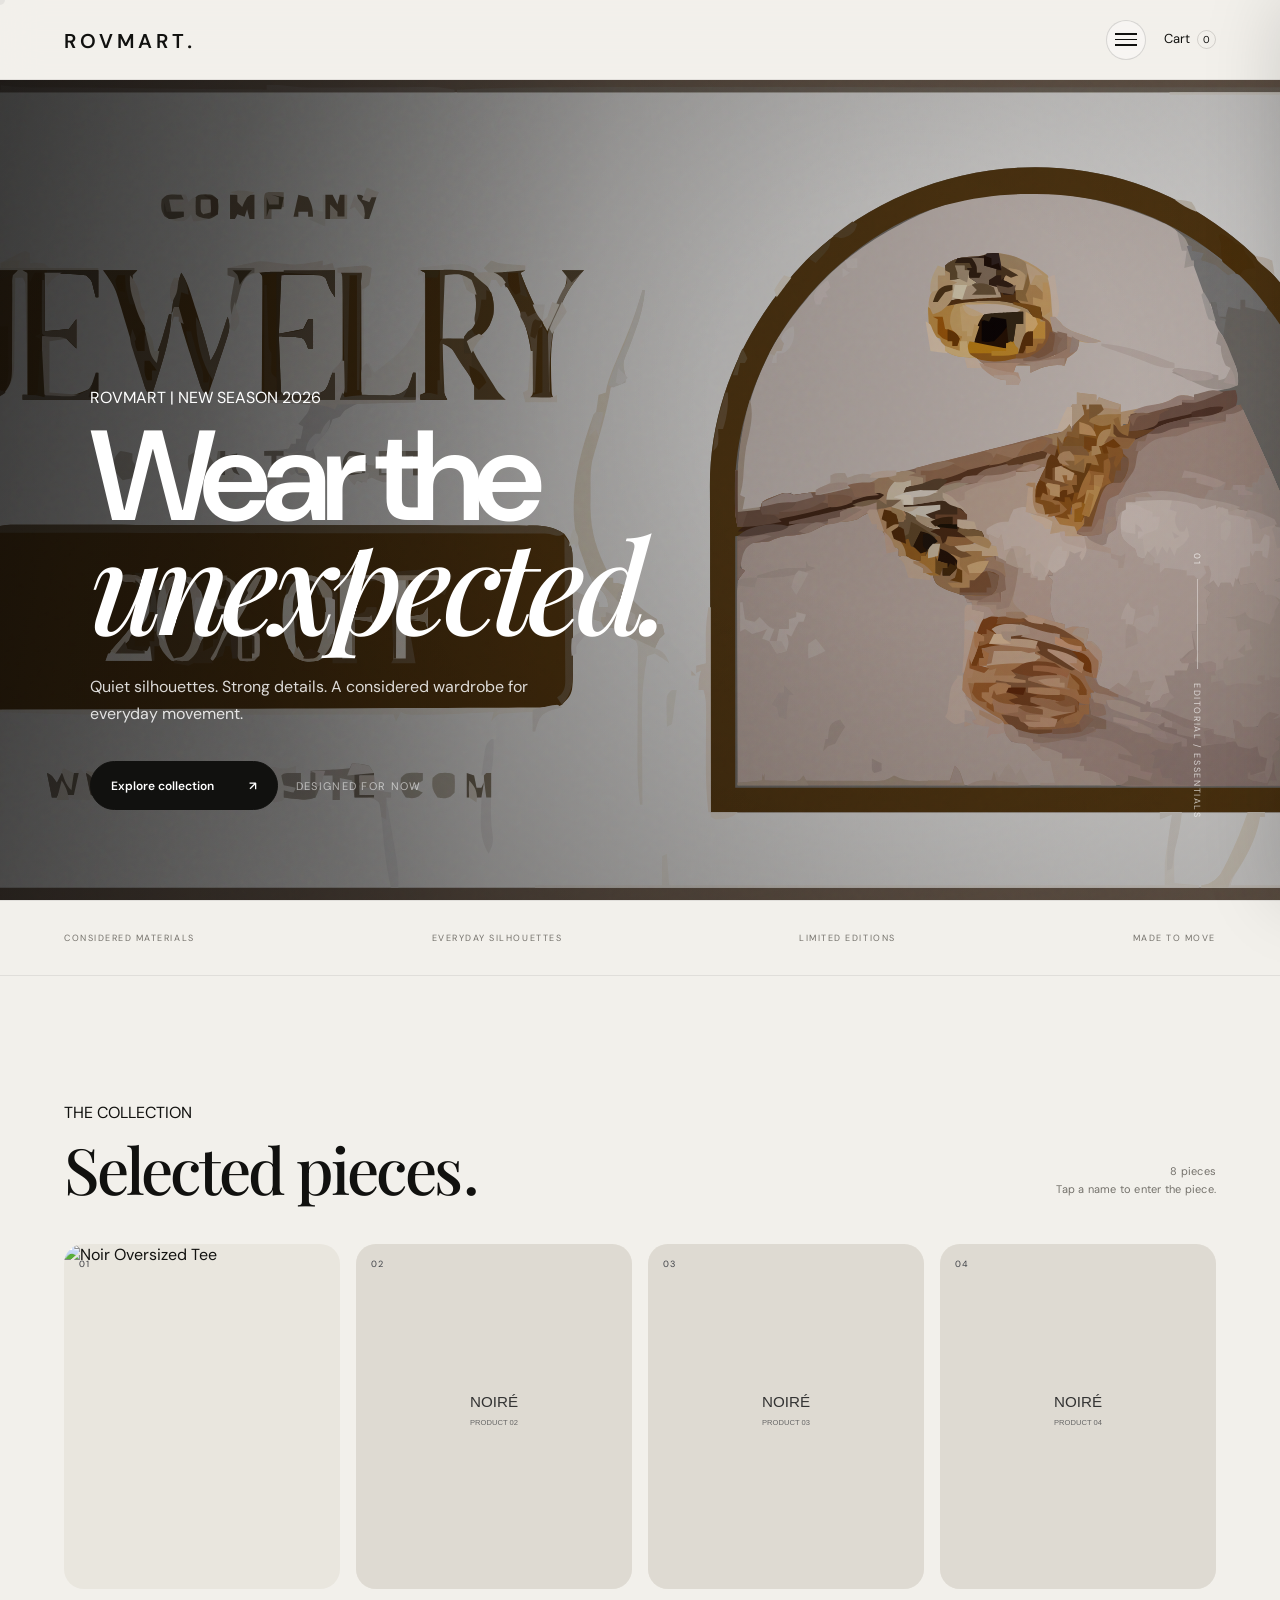
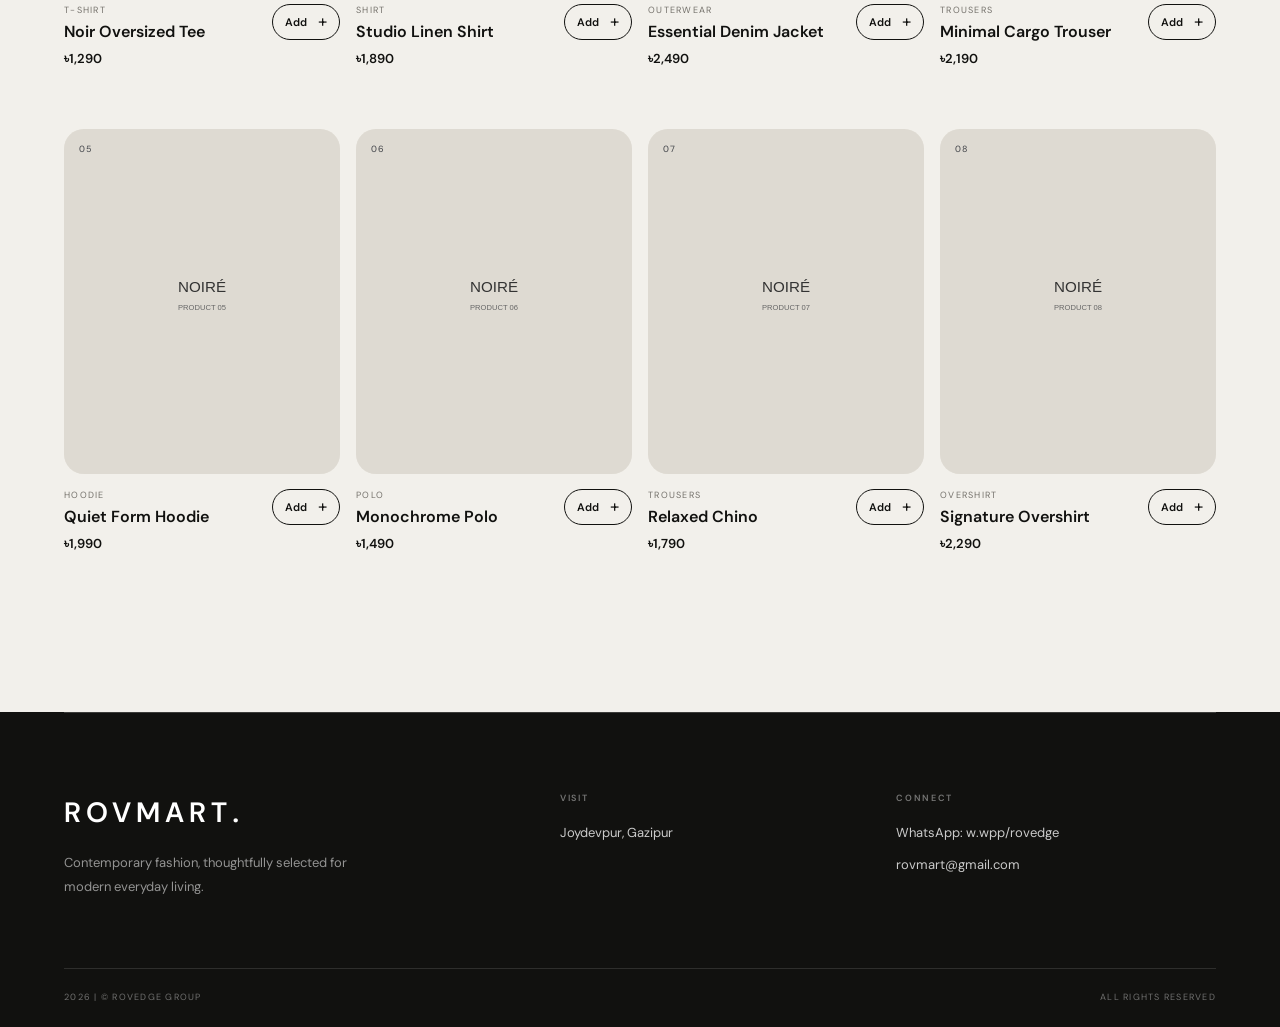
==== index.html @ 112a2e18 "Add files via upload" ====
<!DOCTYPE html>
<html lang="en">
<head>
  <meta charset="UTF-8">
  <meta name="viewport" content="width=device-width, initial-scale=1.0">
  <meta name="description" content="Minimal editorial fashion store">
  <title>ROVMART — Fashion Store</title>
  <link rel="stylesheet" href="style.css">
</head>
<body>
 <header class="site-header">

  <a class="brand" href="index.html">
    ROVMART<span>.</span>
  </a>

  <div class="header-actions">

    <!-- CATEGORY MENU -->
    <button
      class="menu-toggle"
      id="menuToggle"
      type="button"
      aria-label="Open categories"
      aria-expanded="false"
      aria-controls="categoryMenu"
    >
      <span></span>
      <span></span>
      <span></span>
    </button>

    <!-- CART -->
    <button
      class="cart-link"
      id="cartLink"
      type="button"
      aria-label="Open cart"
    >
      Cart <span id="headerCartCount">0</span>
    </button>

  </div>

</header>


<!-- CATEGORY OVERLAY -->
<div
  id="categoryOverlay"
  class="category-overlay hidden">
</div>


<!-- CATEGORY SIDE MENU -->
<aside
  id="categoryMenu"
  class="category-menu"
  aria-hidden="true"
  aria-label="Product categories"
>

  <div class="category-menu-head">

    <div>
      <p class="eyebrow">
        BROWSE / COLLECTION
      </p>

      <h2>
        Categories<span>.</span>
      </h2>
    </div>

    <button
      class="icon-button"
      id="closeMenuBtn"
      type="button"
      aria-label="Close categories"
    >
      ×
    </button>

  </div>


  <!-- JavaScript will insert categories here -->
  <div
    id="categoryList"
    class="category-list">
  </div>

</aside>


  <main>
    <section class="hero">
      <div class="hero-noise" aria-hidden="true"></div>
      <div class="hero-content reveal">
        <p class="eyebrow">ROVMART | NEW SEASON 2026</p>
        <h1>Wear the<br><em>unexpected.</em></h1>
        <p class="hero-copy">Quiet silhouettes. Strong details. A considered wardrobe for everyday movement.</p>
        <div class="hero-actions">
          <a class="button button-dark" href="#shop">Explore collection <span>↗</span></a>
          <span class="hero-note">Designed for now</span>
        </div>
      </div>
      <div class="hero-side reveal" aria-hidden="true"><span>01</span><span class="hero-line"></span><span>EDITORIAL / ESSENTIALS</span></div>
    </section>
    <section class="brand-strip"><span>CONSIDERED MATERIALS</span><span>EVERYDAY SILHOUETTES</span><span>LIMITED EDITIONS</span><span>MADE TO MOVE</span></section>

    <section class="shop-section" id="shop">
      <div class="section-head reveal">
        <div><p class="eyebrow">THE COLLECTION</p><h2>Selected pieces<span>.</span></h2></div>
        <div class="section-side-note"><p id="productCount" class="muted"></p><p class="muted">Tap a name to enter the piece.</p></div>
      </div>
      <div id="productGrid" class="product-grid" aria-live="polite"></div>
    </section>
  </main>

  <div id="floatingCart" class="floating-cart hidden">
    <div>
      <strong><span id="floatingQuantity">0</span> item(s)</strong>
      <span class="floating-total" id="floatingTotal">৳0</span>
    </div>
    <button class="button button-light" id="confirmOrderBtn" type="button">Confirm order</button>
  </div>

  <div id="cartDrawer" class="drawer-backdrop hidden" aria-hidden="true">
    <aside class="drawer" role="dialog" aria-modal="true" aria-labelledby="cartTitle">
      <div class="drawer-head">
        <h2 id="cartTitle">Your cart</h2>
        <button class="icon-button" id="closeCartBtn" type="button" aria-label="Close cart">×</button>
      </div>
      <div id="cartItems" class="cart-items"></div>
      <div class="drawer-footer">
        <div class="summary-row"><span>Total</span><strong id="drawerTotal">৳0</strong></div>
        <button class="button button-dark full" id="drawerConfirmBtn" type="button">Confirm order</button>
      </div>
    </aside>
  </div>

  <div id="orderModal" class="modal-backdrop hidden" aria-hidden="true">
    <section class="order-modal" role="dialog" aria-modal="true" aria-labelledby="orderTitle">
      <button class="modal-close icon-button" id="closeOrderBtn" type="button" aria-label="Close order form">×</button>
      <div id="orderContent">
        <p class="eyebrow">CHECKOUT</p>
        <h2 id="orderTitle">Complete your order</h2>
        <div id="orderSummary" class="order-summary"></div>

        <form id="orderForm" novalidate>
          <div class="field">
            <label for="customerName">Full name *</label>
            <input id="customerName" name="customerName" autocomplete="name" required>
            <small class="error" id="customerNameError"></small>
          </div>
          <div class="field">
            <label for="phone">Phone number *</label>
            <input id="phone" name="phone" inputmode="tel" autocomplete="tel" placeholder="01XXXXXXXXX" required>
            <small class="error" id="phoneError"></small>
          </div>
          <div class="field">
            <label for="address">Delivery address *</label>
            <textarea id="address" name="address" rows="4" autocomplete="street-address" required></textarea>
            <small class="error" id="addressError"></small>
          </div>
          <!-- CASH ON DELIVERY -->
<div class="delivery-section">

  <div class="delivery-heading">
    <span class="eyebrow">PAYMENT & DELIVERY</span>
    <h3>Cash on delivery</h3>
    <p>Select your delivery area.</p>
  </div>

  <div class="delivery-options">

    <label class="delivery-option">
      <input
        type="radio"
        name="deliveryArea"
        value="inside"
        data-charge="50"
        required>

      <span class="delivery-checkbox"></span>

      <span class="delivery-option-content">
        <strong>Inside Dhaka</strong>
        <small>Delivery charge ৳50</small>
      </span>

      <span class="delivery-charge">
        ৳50
      </span>
    </label>

    <label class="delivery-option">
      <input
        type="radio"
        name="deliveryArea"
        value="outside"
        data-charge="100">

      <span class="delivery-checkbox"></span>

      <span class="delivery-option-content">
        <strong>Outside Dhaka</strong>
        <small>Delivery charge ৳100</small>
      </span>

      <span class="delivery-charge">
        ৳100
      </span>
    </label>

  </div>
  <p class="error"
    id="deliveryAreaError">
  </p>
</div>
          <div class="field">
            <label for="note">Additional note <span>(optional)</span></label>
            <textarea id="note" name="note" rows="2"></textarea>
          </div>
          <button class="button button-dark full" id="submitOrderBtn" type="submit">Submit order</button>
          <p id="formMessage" class="form-message" role="alert"></p>
        </form>
      </div>
    </section>
  </div>

  <div id="cursorDot" class="cursor-dot" aria-hidden="true"></div>


  <footer class="site-footer"> 
    <div class="footer-main"> 
    <div class="footer-brand"> 
    <a href="index.html" class="footer-logo">ROVMART<span>.</span></a> 
    <p> Contemporary fashion, thoughtfully selected for modern everyday living. </p> 
    </div> 
    <div class="footer-column"> <span class="footer-label">VISIT</span>
       <p>Joydevpur, Gazipur</p> </div> 
       <div class="footer-column"> <span class="footer-label">CONNECT</span> 
        <a href="https://w.wpp/rovedge" target="_blank" rel="noopener noreferrer"> WhatsApp: w.wpp/rovedge </a> 
        <a href="mailto:rovmart@gmail.com"> rovmart@gmail.com </a> </div> </div> 
        <div class="footer-bottom"> <span>2026 | © Rovedge Group</span> 
          <span>ALL RIGHTS RESERVED</span> </div> 
  </footer>

  <script src="config.js"></script>
  <script src="products.js"></script>
  <script src="cart.js"></script>
  <script src="order.js"></script>
  <script src="app.js"></script>
</body>
</html>
---- style.css ----
@import url('https://fonts.googleapis.com/css2?family=DM+Sans:wght@400;500;600&family=Playfair+Display:ital,wght@0,500;0,600;1,500;1,600&display=swap');
:root{--ink:#11110f;--paper:#f2f0eb;--paper2:#e9e6de;--muted:#74716b;--line:rgba(17,17,15,.14);--soft:rgba(17,17,15,.08);--danger:#aa2b21;--max:1440px;--radius:20px;--ease:cubic-bezier(.2,.75,.25,1)}
*{box-sizing:border-box}html{scroll-behavior:smooth}body{margin:0;color:var(--ink);background:var(--paper);font-family:"DM Sans",Arial,sans-serif;overflow-x:hidden}body.no-scroll{overflow:hidden}a{color:inherit;text-decoration:none}button,input,textarea{font:inherit}button{cursor:pointer}button:disabled{cursor:not-allowed;opacity:.5}img{max-width:100%}
.site-header{position:sticky;top:0;z-index:40;height:80px;padding:0 5vw;display:flex;align-items:center;justify-content:space-between;background:rgba(242,240,235,.78);backdrop-filter:blur(18px);border-bottom:1px solid var(--soft)}.brand{font-size:20px;font-weight:600;letter-spacing:.18em;transition:opacity .2s}.brand:hover{opacity:.65}.brand span{font-family:"Playfair Display",serif}nav{display:flex;gap:30px;align-items:center}nav a,.cart-link{position:relative;border:0;padding:7px 0;background:none;color:var(--ink);font-size:13px}nav a:after,.cart-link:after{content:"";position:absolute;left:0;right:0;bottom:1px;height:1px;background:currentColor;transform:scaleX(0);transform-origin:right;transition:transform .35s var(--ease)}nav a:hover:after,.cart-link:hover:after{transform:scaleX(1);transform-origin:left}.cart-link span{display:inline-grid;place-items:center;min-width:19px;height:19px;margin-left:4px;border:1px solid var(--line);border-radius:999px;font-size:10px}
.hero{position:relative;
        min-height:calc(100vh - 80px);
        padding:10vh 7vw;display:flex;
        align-items:flex-end;color:#fff;
        overflow:hidden;isolation:isolate;
        background:linear-gradient(100deg,rgba(8,8,8,.72),rgba(8,8,8,.36) 44%,rgba(8,8,8,.12)),
        url("assets/products/banner.svg") center/cover no-repeat}
        .hero:after{content:"";position:absolute;inset:0;background:radial-gradient(circle at 72% 40%,transparent 0 20%,rgba(0,0,0,.24) 70%);z-index:-1}
        .hero-noise{position:absolute;inset:0;pointer-events:none;opacity:.1;background-image:url("data:image/svg+xml,%3Csvg xmlns='http://www.w3.org/2000/svg' viewBox='0 0 160 160'%3E%3Cfilter id='n'%3E%3CfeTurbulence type='fractalNoise' baseFrequency='.8' numOctaves='3'/%3E%3C/filter%3E%3Crect width='100%25' height='100%25' filter='url(%23n)' opacity='.5'/%3E%3C/svg%3E");mix-blend-mode:overlay;z-index:-1}.hero-content{max-width:800px}.hero h1{margin:17px 0 28px;font-size:clamp(60px,10vw,150px);line-height:.82;letter-spacing:-.065em;font-weight:600}.hero h1 em{font-family:"Playfair Display",serif;font-weight:500}.hero-copy{max-width:470px;line-height:1.7;margin:0 0 34px;color:rgba(255,255,255,.84)}.hero-actions{display:flex;align-items:center;gap:18px}.hero-note{font-size:11px;letter-spacing:.12em;text-transform:uppercase;color:rgba(255,255,255,.58)}.hero-actions .button span{margin-left:28px}.hero-side{position:absolute;right:6vw;bottom:9vh;display:flex;align-items:center;gap:14px;font-size:9px;letter-spacing:.18em;writing-mode:vertical-rl;text-transform:uppercase;color:rgba(255,255,255,.7)}.hero-line{width:1px;height:90px;background:rgba(255,255,255,.4)}
.brand-strip{min-height:76px;padding:0 5vw;display:flex;justify-content:space-between;align-items:center;gap:24px;border-bottom:1px solid var(--soft);border-top:1px solid var(--soft);color:var(--muted);font-size:9px;letter-spacing:.17em;text-transform:uppercase;overflow:hidden}.brand-strip span{white-space:nowrap}
.button{border:1px solid var(--ink);min-height:49px;padding:0 20px;display:inline-flex;align-items:center;justify-content:center;gap:7px;border-radius:999px;font-weight:600;font-size:12px;transition:transform .25s var(--ease),background .25s,color .25s,box-shadow .25s}.button:hover{transform:translateY(-3px);box-shadow:0 11px 25px rgba(0,0,0,.08)}.button:active{transform:translateY(-1px)}.button-dark{color:#fff;background:var(--ink)}.button-light{color:var(--ink);background:#fff;border-color:#fff}.button-outline{color:var(--ink);background:transparent}.button-small{min-height:36px;padding:0 12px;font-size:11px}.button-small b{font-size:17px;line-height:1;margin-left:4px;font-weight:400}.button.full{width:100%}
.shop-section{max-width:var(--max);margin:auto;padding:110px 5vw 160px}.section-head{display:flex;justify-content:space-between;align-items:end;margin-bottom:44px}.section-head h2{margin:10px 0 0;font:500 clamp(40px,5vw,74px)/.95 "Playfair Display",serif;letter-spacing:-.045em}.section-head h2 span{margin-left:3px}.section-side-note{text-align:right}.muted{color:var(--muted);font-size:11px;letter-spacing:.02em;margin:0 0 4px}.product-grid{display:grid;grid-template-columns:repeat(4,minmax(0,1fr));gap:62px 16px}.product-card{min-width:0}.product-image-wrap{position:relative;display:block;aspect-ratio:4/5;overflow:hidden;background:var(--paper2);border-radius:var(--radius);transform:translateZ(0)}.product-image-wrap img{width:100%;height:100%;display:block;object-fit:cover;transition:transform .75s var(--ease),filter .5s;will-change:transform}.product-card:hover .product-image-wrap img{filter:contrast(1.03)}.product-index,.detail-index{position:absolute;z-index:2;top:14px;left:15px;font-size:9px;letter-spacing:.14em;color:rgba(255,255,255,.84);mix-blend-mode:difference}.image-hover-label{position:absolute;z-index:2;left:16px;bottom:16px;padding:9px 12px;border:1px solid rgba(255,255,255,.55);border-radius:999px;backdrop-filter:blur(7px);color:#fff;background:rgba(0,0,0,.17);font-size:10px;letter-spacing:.06em;opacity:0;transform:translateY(8px);transition:opacity .35s var(--ease),transform .35s var(--ease)}.product-card:hover .image-hover-label{opacity:1;transform:translateY(0)}.image-hover-label b{margin-left:8px;font-weight:400}.zoom-lens{position:absolute;width:82px;height:82px;transform:translate(-50%,-50%);border:1px solid rgba(255,255,255,.7);border-radius:50%;pointer-events:none;opacity:0;transition:opacity .1s;box-shadow:0 9px 30px rgba(0,0,0,.16)}.zoom-lens.active{opacity:1}.product-card-info{display:flex;justify-content:space-between;align-items:flex-start;gap:12px;padding-top:15px}.product-copy{min-width:0}.product-category{display:block;margin-bottom:6px;font-size:9px;color:var(--muted);letter-spacing:.14em;text-transform:uppercase}.product-title{display:block;font-size:16px;line-height:1.2;font-weight:600;overflow-wrap:anywhere;transition:opacity .2s}.product-title:hover{opacity:.58}.product-price{display:block;margin-top:9px;font-size:13px;font-weight:600}
.floating-cart{position:fixed;z-index:60;left:50%;bottom:18px;transform:translateX(-50%);width:min(690px,calc(100% - 28px));padding:10px 12px 10px 20px;border-radius:999px;display:flex;justify-content:space-between;align-items:center;gap:15px;color:#fff;background:rgba(17,17,15,.94);backdrop-filter:blur(20px);box-shadow:0 18px 55px rgba(0,0,0,.23);animation:cartRise .45s var(--ease)}@keyframes cartRise{from{opacity:0;transform:translate(-50%,18px)}to{opacity:1;transform:translate(-50%,0)}}.floating-cart>div{display:flex;align-items:baseline;gap:10px}.floating-total{color:#ccc;font-size:12px}
.drawer-backdrop,.modal-backdrop{position:fixed;inset:0;z-index:70;background:rgba(0,0,0,.47);backdrop-filter:blur(6px);display:flex;justify-content:flex-end}.drawer{width:min(500px,100%);height:100%;padding:28px;background:var(--paper);display:flex;flex-direction:column;animation:slideIn .35s var(--ease)}@keyframes slideIn{from{transform:translateX(100%)}to{transform:translateX(0)}}.drawer-head{display:flex;justify-content:space-between;align-items:center;padding-bottom:18px;border-bottom:1px solid var(--line)}.drawer-head h2,.order-modal h2{font:500 36px/1 "Playfair Display",serif;margin:0;letter-spacing:-.03em}.icon-button{width:40px;height:40px;border:0;background:transparent;font-size:28px;line-height:1;transition:transform .2s}.icon-button:hover{transform:rotate(5deg) scale(1.06)}.cart-items{overflow:auto;flex:1;padding:7px 0}.cart-item{display:flex;gap:14px;padding:16px 0;border-bottom:1px solid var(--line)}.cart-item img{width:82px;height:102px;object-fit:cover;border-radius:12px;background:var(--paper2)}.cart-item-info{flex:1}.cart-item-info>a{display:block;font-weight:600;margin-bottom:4px}.cart-item-info>span{color:var(--muted);font-size:12px}.quantity-controls{display:flex;align-items:center;gap:9px;margin-top:12px}.quantity-controls button:not(.remove-button){width:28px;height:28px;border:1px solid var(--line);border-radius:50%;background:#fff;transition:transform .2s}.quantity-controls button:hover{transform:scale(1.05)}.remove-button{border:0;background:transparent;color:var(--muted);font-size:10px;margin-left:auto}.drawer-footer{border-top:1px solid var(--line);padding-top:15px}.summary-row{display:flex;justify-content:space-between;align-items:center;padding:13px 0}.summary-row strong{font-size:18px}
.modal-backdrop{align-items:center;justify-content:center;padding:18px}.order-modal{position:relative;width:min(780px,100%);max-height:min(900px,94vh);overflow:auto;background:var(--paper);border-radius:26px;padding:45px;box-shadow:0 35px 90px rgba(0,0,0,.2);animation:modalRise .3s var(--ease)}@keyframes modalRise{from{opacity:0;transform:translateY(18px) scale(.985)}to{opacity:1;transform:none}}.modal-close{position:absolute;right:15px;top:15px}.order-modal h2{margin:9px 0 28px}.order-summary{border-top:1px solid var(--line);border-bottom:1px solid var(--line);margin-bottom:25px}.summary-product{display:grid;grid-template-columns:52px 1fr auto;gap:12px;align-items:center;padding:12px 0;border-bottom:1px solid var(--line)}.summary-product img{width:52px;height:62px;object-fit:cover;border-radius:9px;background:var(--paper2)}.summary-product span{display:block;color:var(--muted);font-size:11px;margin-top:3px}.total-row{border-top:0}.field{margin:17px 0}.field label{display:block;font-size:12px;font-weight:600;margin-bottom:7px}.field label span{color:var(--muted);font-weight:400}.field input,.field textarea{width:100%;border:1px solid var(--line);background:#fff;border-radius:12px;padding:13px 14px;outline:none;transition:border .2s,box-shadow .2s}.field input:focus,.field textarea:focus{border-color:var(--ink);box-shadow:0 0 0 4px rgba(17,17,15,.05)}.field .invalid{border-color:var(--danger)}.error{color:var(--danger);display:block;min-height:15px;margin-top:5px;font-size:10px}.form-message{min-height:18px;text-align:center;font-size:12px}.error-message{color:var(--danger)}
.detail-page{max-width:var(--max);margin:auto;padding:42px 5vw 160px}.back-link{display:inline-flex;padding:6px 0;color:var(--muted);font-size:12px;transition:transform .25s var(--ease),color .2s}.back-link:hover{transform:translateX(-4px);color:var(--ink)}.product-detail{display:grid;grid-template-columns:minmax(0,1.12fr) minmax(320px,.88fr);gap:clamp(35px,7vw,110px);align-items:start}.detail-media-column{min-width:0}.detail-image{position:relative;aspect-ratio:4/5;background:var(--paper2);border-radius:24px;overflow:hidden}.detail-image img{width:100%;height:100%;display:block;object-fit:cover;transition:transform .16s ease-out;will-change:transform}.media-caption{margin:12px 0 0;color:var(--muted);text-align:right;font-size:9px;letter-spacing:.12em;text-transform:uppercase}.detail-copy{padding-top:5vw}.detail-copy h1{margin:10px 0 18px;font:500 clamp(47px,5.7vw,84px)/.92 "Playfair Display",serif;letter-spacing:-.05em}.detail-copy h1 span{margin-left:2px}.price-line{display:flex;gap:12px;align-items:center;margin-bottom:28px}.price-line strong{font-size:20px}.price-line del{color:var(--muted);font-size:13px}.detail-description{line-height:1.75;color:#484640;max-width:520px;font-size:14px}.detail-list{padding:0;list-style:none;margin:30px 0;border-top:1px solid var(--line)}.detail-list li{padding:11px 0;border-bottom:1px solid var(--line);font-size:12px}.detail-list li:before{content:"— "}.purchase-row{display:flex;gap:10px;align-items:center}.quantity-selector{display:flex;align-items:center;border:1px solid var(--line);border-radius:999px;height:49px;padding:0 8px;background:rgba(255,255,255,.45)}.quantity-selector span{font-size:11px;margin:0 8px;color:var(--muted)}.quantity-selector button{border:0;background:none;width:28px;height:30px}.quantity-selector input{width:30px;border:0;text-align:center;background:transparent;outline:0}.availability{font-size:10px;color:var(--muted);margin-top:13px;letter-spacing:.12em;text-transform:uppercase}.not-found{padding:15vh 0;text-align:center}.not-found h1{font:500 56px "Playfair Display",serif}
.success-screen{text-align:center;padding:40px 10px 15px}.success-mark{width:70px;height:70px;display:grid;place-items:center;margin:0 auto 20px;border:1px solid var(--ink);border-radius:50%;font-size:30px}.success-screen h2{margin:8px 0 10px}.success-screen>p:not(.eyebrow){color:var(--muted)}.order-id-box{margin:28px auto;padding:17px;max-width:360px;border:1px solid var(--line);border-radius:12px;background:rgba(255,255,255,.35)}.order-id-box span{display:block;color:var(--muted);font-size:9px;text-transform:uppercase;letter-spacing:.14em}.order-id-box strong{display:block;margin-top:6px;font-size:17px;letter-spacing:.05em}
.reveal{opacity:0;transform:translateY(20px);transition:opacity .8s var(--ease),transform .8s var(--ease);transition-delay:var(--delay,0ms)}.reveal.is-visible{opacity:1;transform:none}.cursor-dot{position:fixed;top:0;left:0;z-index:200;width:10px;height:10px;margin:-5px 0 0 -5px;border-radius:50%;pointer-events:none;background:var(--ink);mix-blend-mode:difference;opacity:.75;transition:width .25s var(--ease),height .25s var(--ease),margin .25s var(--ease),opacity .25s}.cursor-dot.cursor-active{width:34px;height:34px;margin:-17px 0 0 -17px;opacity:.55}.empty-state{text-align:center;color:var(--muted);padding:60px 10px}.toast{position:fixed;z-index:100;left:50%;bottom:88px;transform:translate(-50%,15px);opacity:0;background:var(--ink);color:#fff;padding:12px 18px;border-radius:999px;font-size:12px;box-shadow:0 10px 35px rgba(0,0,0,.18);transition:.25s var(--ease)}.toast.show{transform:translate(-50%,0);opacity:1}.hidden{display:none!important}
@media(max-width:1050px){.product-grid{grid-template-columns:repeat(3,minmax(0,1fr))}}
@media(max-width:760px){.site-header{height:68px;padding:0 20px}.hero{min-height:calc(88vh - 68px);padding:70px 24px 56px}.hero h1{font-size:clamp(58px,16vw,92px)}.hero-side{display:none}.hero-actions{align-items:flex-start;flex-direction:column;gap:14px}.hero-note{margin-left:2px}.brand-strip{overflow:auto;justify-content:flex-start;padding:0 20px;gap:38px}.shop-section{padding:74px 20px 120px}.section-head{align-items:flex-start;gap:24px}.section-side-note{text-align:left;padding-top:4px}.product-grid{grid-template-columns:repeat(2,minmax(0,1fr));gap:37px 10px}.product-image-wrap{border-radius:15px}.product-card-info{display:block}.product-card-info .button{margin-top:12px;width:100%}.image-hover-label{display:none}.floating-cart{padding-left:15px}.floating-cart .button{min-height:42px;padding:0 16px}.order-modal{padding:34px 20px 25px}.product-detail{grid-template-columns:1fr;gap:25px}.detail-copy{padding-top:0}.detail-copy h1{font-size:52px}.purchase-row{flex-direction:column;align-items:stretch}.quantity-selector{justify-content:center}.detail-image{border-radius:17px}}
@media(max-width:430px){.product-title{font-size:14px}.hero h1{font-size:59px}.floating-cart>div{flex-direction:column;gap:1px}}
@media(pointer:coarse){.cursor-dot{display:none}}
@media(prefers-reduced-motion:reduce){*,*:before,*:after{scroll-behavior:auto!important;animation-duration:.01ms!important;animation-iteration-count:1!important;transition-duration:.01ms!important}}


/* =========================================
   CATEGORY MENU
========================================= */

.header-actions {
  display: flex;
  align-items: center;
  gap: 18px;
}


/* -------------------------
   THREE LINE BUTTON
------------------------- */

.menu-toggle {
  width: 40px;
  height: 40px;

  padding: 9px 8px;

  border: 1px solid var(--line);
  border-radius: 50%;

  background: rgba(255,255,255,.35);

  display: flex;
  flex-direction: column;
  justify-content: center;

  gap: 4px;

  cursor: pointer;

  transition:
    background .25s ease,
    transform .25s ease,
    border-color .25s ease;
}

.menu-toggle span {
  display: block;

  width: 100%;
  height: 1.5px;

  background: var(--ink);

  transform-origin: center;

  transition:
    transform .3s ease,
    opacity .2s ease,
    background .2s ease;
}

.menu-toggle:hover {
  transform: translateY(-2px);
}


/* -------------------------
   ANIMATED X
------------------------- */

.menu-toggle.active {
  background: var(--ink);
  border-color: var(--ink);
}

.menu-toggle.active span {
  background: white;
}

.menu-toggle.active span:nth-child(1) {
  transform: translateY(5.5px) rotate(45deg);
}

.menu-toggle.active span:nth-child(2) {
  opacity: 0;
}

.menu-toggle.active span:nth-child(3) {
  transform: translateY(-5.5px) rotate(-45deg);
}


/* -------------------------
   DARK OVERLAY
------------------------- */

.category-overlay {
  position: fixed;

  inset: 0;

  z-index: 90;

  background: rgba(0,0,0,.42);

  backdrop-filter: blur(5px);
}


/* -------------------------
   SIDE MENU
------------------------- */

.category-menu {
  position: fixed;

  top: 0;
  right: 0;

  z-index: 100;

  width: min(430px, 92vw);

  height: 100vh;
  height: 100dvh;

  padding: 30px;

  background: var(--paper);

  border-left: 1px solid var(--line);

  box-shadow:
    -25px 0 70px rgba(0,0,0,.15);

  overflow-y: auto;

  transform: translateX(105%);

  transition:
    transform .42s cubic-bezier(.2,.75,.25,1);
}

.category-menu.open {
  transform: translateX(0);
}


/* -------------------------
   MENU HEADER
------------------------- */

.category-menu-head {
  display: flex;

  justify-content: space-between;
  align-items: flex-start;

  gap: 20px;

  padding-bottom: 25px;

  border-bottom: 1px solid var(--line);
}

.category-menu-head h2 {
  margin: 8px 0 0;

  font-family: "Playfair Display", serif;

  font-size: 45px;

  font-weight: 500;

  line-height: .95;

  letter-spacing: -.04em;
}


/* -------------------------
   CATEGORY LIST
------------------------- */

.category-list {
  padding: 10px 0 30px;
}

.category-item {
  width: 100%;

  min-height: 60px;

  display: grid;

  grid-template-columns:
    35px
    1fr
    25px;

  align-items: center;

  gap: 12px;

  padding: 17px 4px;

  border: 0;

  border-bottom: 1px solid var(--soft-line);

  background: transparent;

  color: var(--ink);

  text-align: left;

  font-family: inherit;

  font-size: 14px;

  cursor: pointer;

  transition:
    padding .28s ease,
    background .2s ease;
}

.category-item:hover,
.category-item.active {
  padding-left: 12px;

  background: rgba(255,255,255,.45);
}

.category-number {
  color: var(--muted);

  font-size: 9px;

  letter-spacing: .12em;
}

.category-arrow {
  justify-self: end;

  opacity: .45;

  transition:
    transform .25s ease,
    opacity .2s ease;
}

.category-item:hover .category-arrow,
.category-item.active .category-arrow {
  transform: translate(3px,-3px);

  opacity: 1;
}

.category-item.active
.category-item-name {
  font-weight: 600;
}


/* -------------------------
   NO PRODUCTS
------------------------- */

.empty-category {
  grid-column: 1 / -1;

  padding: 80px 20px;

  text-align: center;
}

.empty-category h3 {
  margin-top: 10px;

  font-family: "Playfair Display", serif;

  font-size: 32px;

  font-weight: 500;
}


/* -------------------------
   MOBILE
------------------------- */

@media (max-width: 760px) {

  .header-actions {
    gap: 11px;
  }

  .menu-toggle {
    width: 38px;
    height: 38px;
  }

  .category-menu {
    width: 100%;

    max-width: none;

    padding:
      24px
      20px;
  }

  .category-menu-head h2 {
    font-size: 40px;
  }

  .category-item {
    min-height: 62px;

    padding:
      18px
      4px;

    font-size: 15px;
  }

}

/* =========================================
   DELIVERY / CASH ON DELIVERY
========================================= */

.delivery-section {

  margin: 28px 0;

  padding-top: 24px;

  border-top: 1px solid var(--line);

}


.delivery-heading h3 {

  margin: 8px 0 5px;

  font-family:
    "Playfair Display",
    serif;

  font-size: 28px;

  font-weight: 500;

}


.delivery-heading p {

  margin: 0 0 16px;

  color: var(--muted);

  font-size: 11px;

}


.delivery-options {

  display: grid;

  gap: 10px;

}


.delivery-option {

  position: relative;

  display: grid;

  grid-template-columns:
    20px
    1fr
    auto;

  align-items: center;

  gap: 12px;

  min-height: 70px;

  padding: 13px 15px;

  border: 1px solid var(--line);

  border-radius: 14px;

  background:
    rgba(255,255,255,.35);

  cursor: pointer;

  transition:
    border-color .25s ease,
    background .25s ease,
    transform .25s ease;

}


.delivery-option:hover {

  transform: translateY(-1px);

  background:
    rgba(255,255,255,.7);

}


.delivery-option input {

  position: absolute;

  opacity: 0;

  pointer-events: none;

}


.delivery-checkbox {

  width: 18px;

  height: 18px;

  border: 1px solid var(--ink);

  border-radius: 4px;

  display: block;

  position: relative;

}


.delivery-option
input:checked
~ .delivery-checkbox {

  background: var(--ink);

}


.delivery-option
input:checked
~ .delivery-checkbox::after {

  content: "✓";

  position: absolute;

  inset: 0;

  display: grid;

  place-items: center;

  color: white;

  font-size: 11px;

}


.delivery-option
input:checked
~ .delivery-option-content {

  font-weight: 600;

}


.delivery-option:has(input:checked) {

  border-color: var(--ink);

  background:
    rgba(255,255,255,.78);

}


.delivery-option-content strong {

  display: block;

  font-size: 13px;

}


.delivery-option-content small {

  display: block;

  margin-top: 4px;

  color: var(--muted);

  font-size: 10px;

}


.delivery-charge {

  font-size: 13px;

  font-weight: 600;

}


#deliveryAreaError {

  margin-top: 7px;

}

.site-footer { position: relative; background: #11110f; color: #f3f1ec; padding: 80px 5vw 24px; overflow: hidden; } 
.site-footer::before { content: ""; position: absolute; top: 0; left: 5vw; right: 5vw; height: 1px; background: rgba(255,255,255,.18); } 
.footer-main { max-width: 1440px; margin: 0 auto; display: grid; grid-template-columns: 1.6fr 1fr 1.2fr; gap: 70px; padding-bottom: 70px; } 
.footer-brand { max-width: 360px; } .footer-logo { display: inline-block; font-size: 28px; font-weight: 600; letter-spacing: .18em; color: #fff; transition: opacity .25s ease; } 
.footer-logo span { font-family: "Playfair Display", serif; } 
.footer-logo:hover { opacity: .65; } 
.footer-brand p { margin: 20px 0 0; max-width: 300px; color: rgba(255,255,255,.55); font-size: 13px; line-height: 1.8; } 
.footer-column { display: flex; flex-direction: column; align-items: flex-start; } 
.footer-label { display: block; margin-bottom: 18px; color: rgba(255,255,255,.42); font-size: 9px; font-weight: 600; letter-spacing: .18em; text-transform: uppercase; } 
.footer-column p, .footer-column a { margin: 0 0 10px; color: rgba(255,255,255,.78); font-size: 13px; line-height: 1.7; } 
.footer-column a { position: relative; transition: color .25s ease; } 
.footer-column a::after { content: ""; position: absolute; left: 0; right: 0; bottom: 2px; height: 1px; background: currentColor; transform: scaleX(0); transform-origin: right; transition: transform .35s cubic-bezier(.2,.75,.25,1); } 
.footer-column a:hover { color: #fff; } 
.footer-column a:hover::after { transform: scaleX(1); transform-origin: left; } 
.footer-bottom { max-width: 1440px; margin: 0 auto; padding-top: 22px; border-top: 1px solid rgba(255,255,255,.12); display: flex; justify-content: space-between; align-items: center; gap: 20px; color: rgba(255,255,255,.4); font-size: 9px; letter-spacing: .14em; text-transform: uppercase; } /* Mobile */ @media (max-width: 760px) { 
    .site-footer { padding: 65px 20px 22px; } 
    .site-footer::before { left: 20px; right: 20px; } 
    .footer-main { grid-template-columns: 1fr; gap: 42px; padding-bottom: 45px; } 
    .footer-brand { max-width: 100%; } 
    .footer-logo { font-size: 24px; } 
    .footer-brand p { max-width: 330px; } 
    .footer-bottom { align-items: flex-start; flex-direction: column; gap: 9px; } }
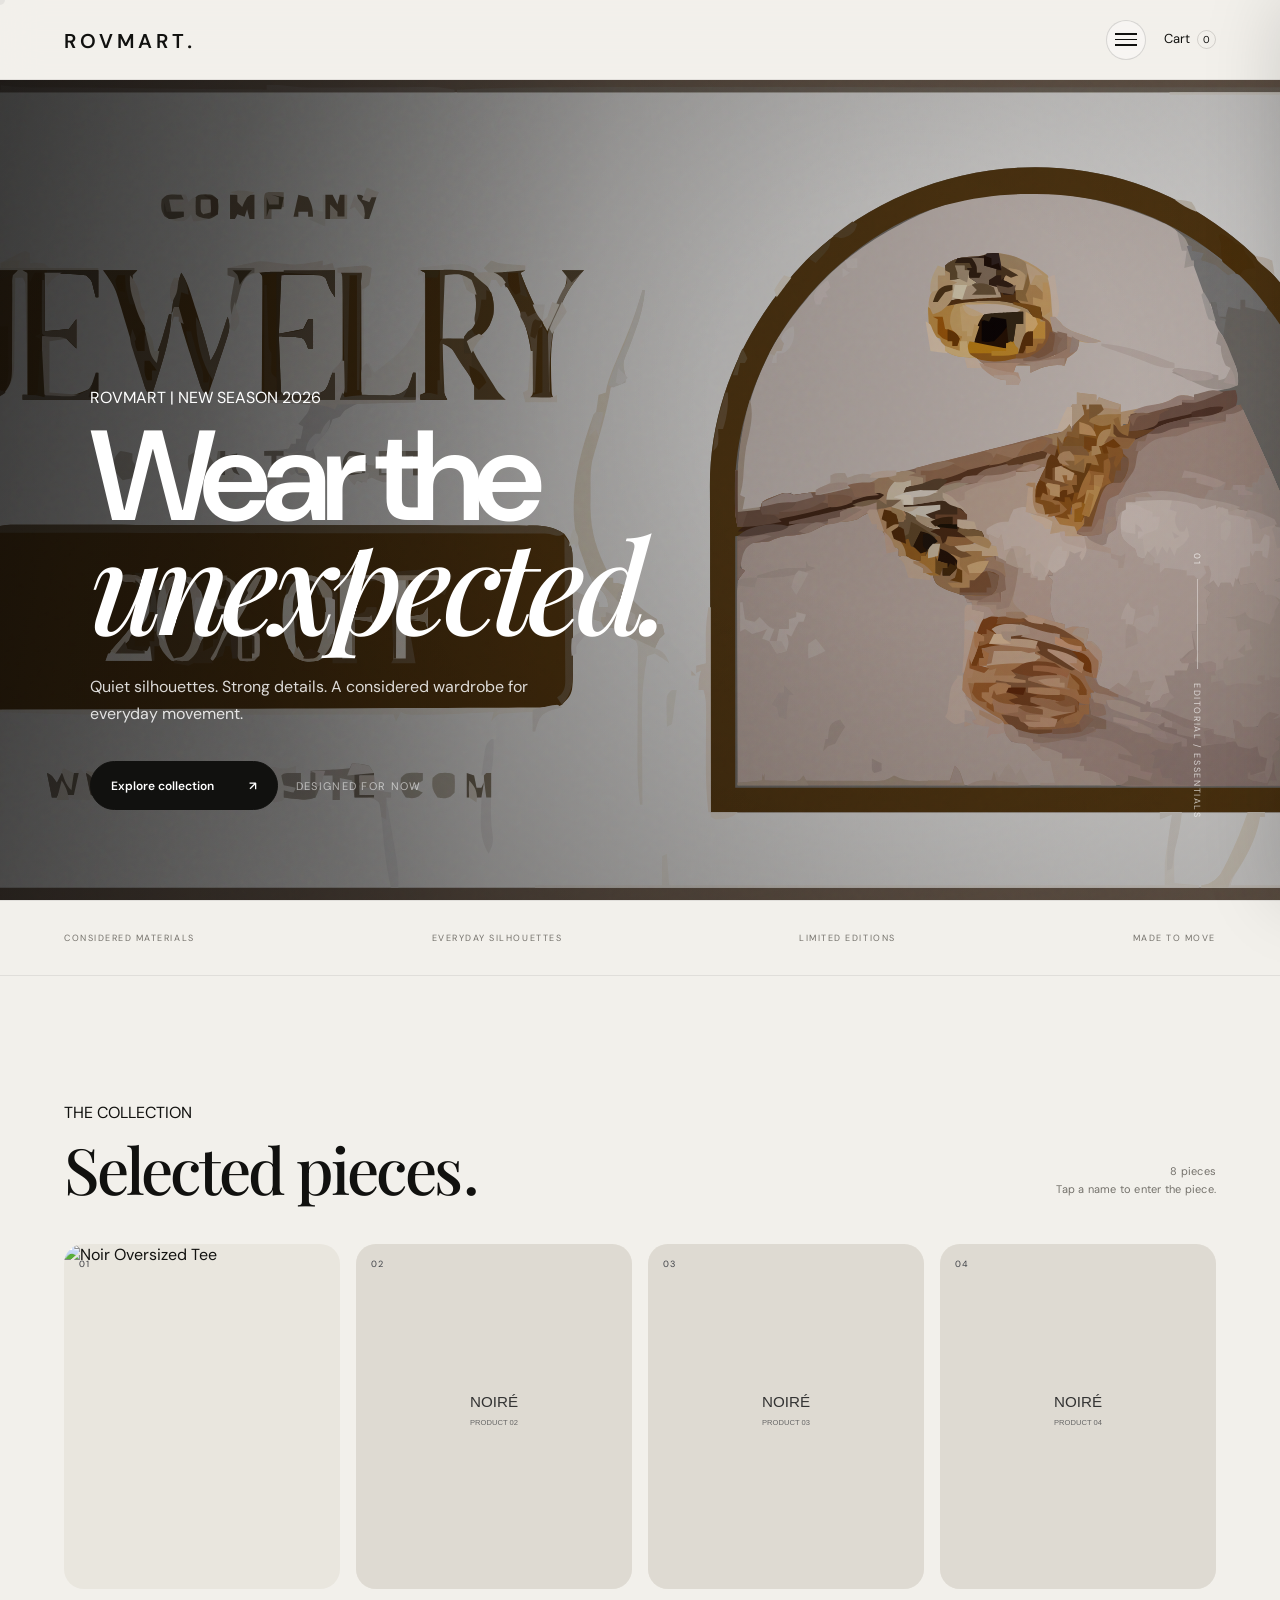
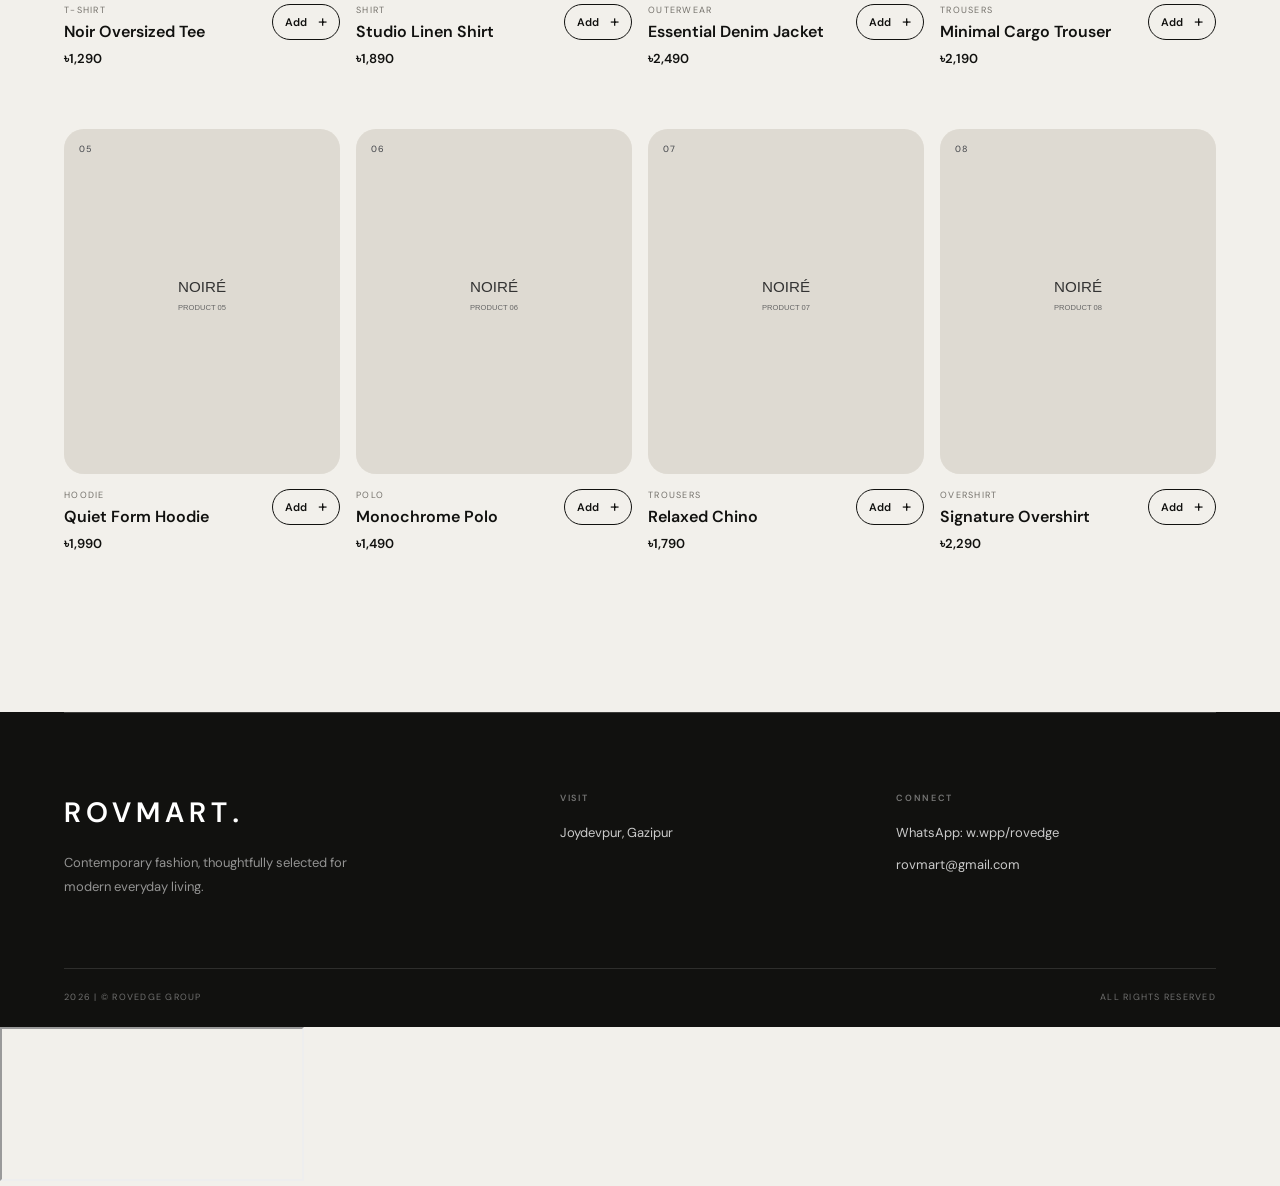
==== commit 6c157f15: "Add iframe for order submission in index.html" ====
--- a/index.html
+++ b/index.html
@@ -248,10 +248,21 @@
           <span>ALL RIGHTS RESERVED</span> </div> 
   </footer>
 
+
+  <iframe
+  name="orderSubmitFrame"
+  id="orderSubmitFrame"
+  title="Order submission"
+  class="order-submit-frame"
+  aria-hidden="true"
+></iframe>
+
   <script src="config.js"></script>
   <script src="products.js"></script>
   <script src="cart.js"></script>
   <script src="order.js"></script>
   <script src="app.js"></script>
+
+  
 </body>
-</html>+</html>
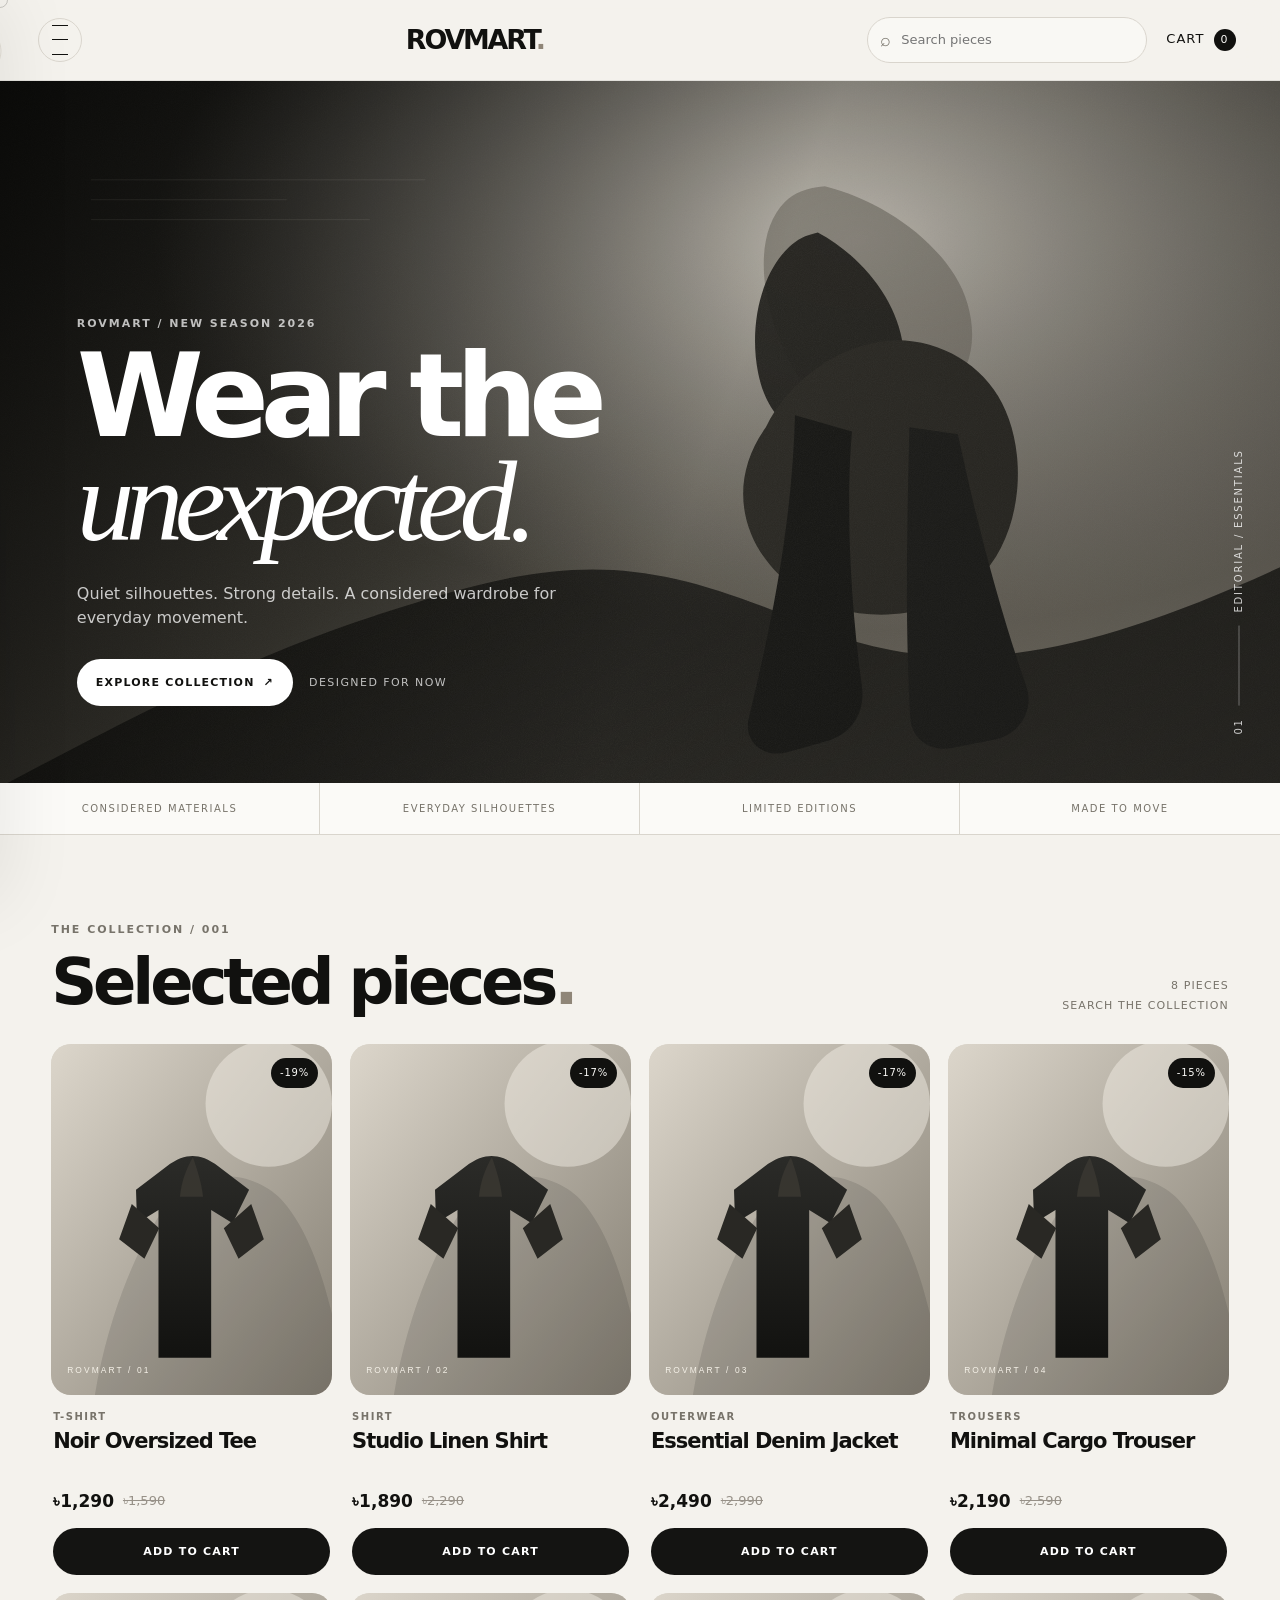
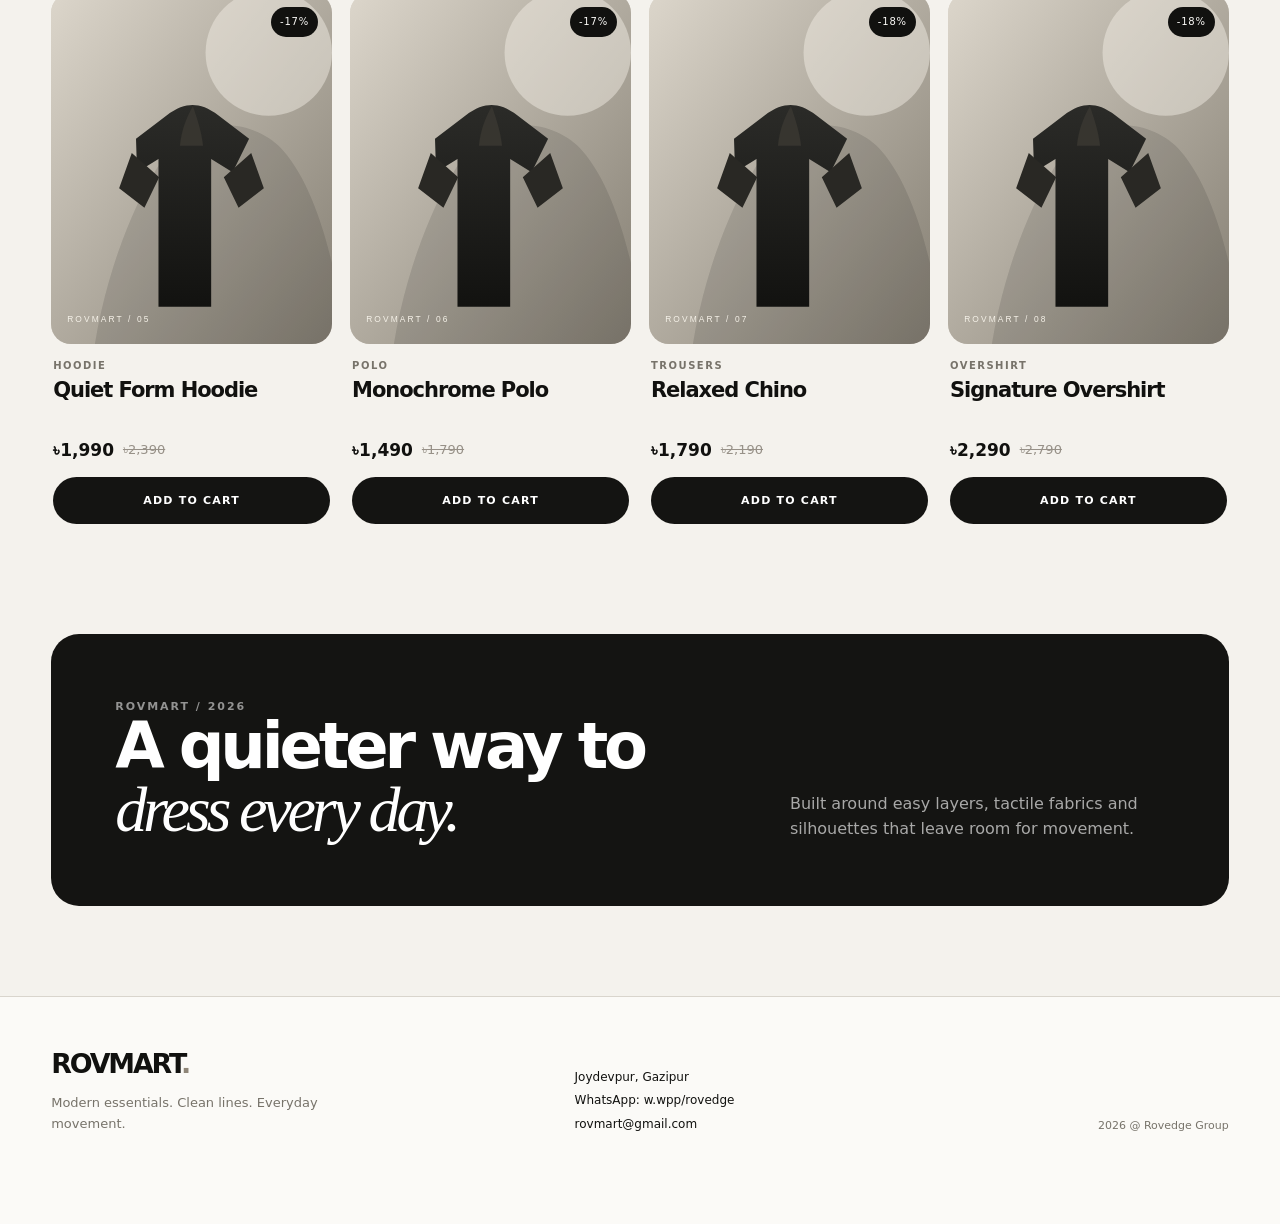
==== commit 45889fcd: "Add files via upload" ====
--- a/index.html
+++ b/index.html
@@ -3,122 +3,107 @@
 <head>
   <meta charset="UTF-8">
   <meta name="viewport" content="width=device-width, initial-scale=1.0">
-  <meta name="description" content="Minimal editorial fashion store">
+  <meta name="description" content="ROVMART — a clean editorial fashion store for everyday essentials.">
+  <meta name="theme-color" content="#101010">
+  <meta name="apple-mobile-web-app-capable" content="yes">
+  <link rel="manifest" href="manifest.webmanifest">
+  <link rel="icon" href="assets/favicon.svg" type="image/svg+xml">
+  <link rel="stylesheet" href="style.css">
   <title>ROVMART — Fashion Store</title>
-  <link rel="stylesheet" href="style.css">
 </head>
 <body>
- <header class="site-header">
+  <header class="site-header">
+    <button class="menu-toggle" id="menuToggle" type="button" aria-label="Open categories" aria-controls="categoryMenu" aria-expanded="false">
+      <span></span><span></span><span></span>
+    </button>
+    <a class="brand" href="index.html" aria-label="ROVMART home">ROVMART<span>.</span></a>
+    <div class="header-actions">
+      <label class="search-box" for="productSearch">
+        <span aria-hidden="true">⌕</span>
+        <input id="productSearch" type="search" placeholder="Search pieces" autocomplete="off">
+        <button id="clearSearchBtn" type="button" aria-label="Clear search">×</button>
+      </label>
+      <button class="cart-link" id="cartLink" type="button" aria-label="Open cart">
+        Cart <span id="headerCartCount">0</span>
+      </button>
+    </div>
+  </header>
 
-  <a class="brand" href="index.html">
-    ROVMART<span>.</span>
-  </a>
-
-  <div class="header-actions">
-
-    <!-- CATEGORY MENU -->
-    <button
-      class="menu-toggle"
-      id="menuToggle"
-      type="button"
-      aria-label="Open categories"
-      aria-expanded="false"
-      aria-controls="categoryMenu"
-    >
-      <span></span>
-      <span></span>
-      <span></span>
-    </button>
-
-    <!-- CART -->
-    <button
-      class="cart-link"
-      id="cartLink"
-      type="button"
-      aria-label="Open cart"
-    >
-      Cart <span id="headerCartCount">0</span>
-    </button>
-
-  </div>
-
-</header>
-
-
-<!-- CATEGORY OVERLAY -->
-<div
-  id="categoryOverlay"
-  class="category-overlay hidden">
-</div>
-
-
-<!-- CATEGORY SIDE MENU -->
-<aside
-  id="categoryMenu"
-  class="category-menu"
-  aria-hidden="true"
-  aria-label="Product categories"
->
-
-  <div class="category-menu-head">
-
-    <div>
-      <p class="eyebrow">
-        BROWSE / COLLECTION
-      </p>
-
-      <h2>
-        Categories<span>.</span>
-      </h2>
+  <div id="categoryOverlay" class="menu-overlay hidden" aria-hidden="true"></div>
+  <aside id="categoryMenu" class="category-menu" aria-hidden="true" aria-label="Product categories">
+    <div class="category-menu-head">
+      <div>
+        <p class="eyebrow">SHOP / FILTER</p>
+        <h2>Categories<span>.</span></h2>
+      </div>
+      <button class="icon-button" id="closeMenuBtn" type="button" aria-label="Close categories">×</button>
     </div>
-
-    <button
-      class="icon-button"
-      id="closeMenuBtn"
-      type="button"
-      aria-label="Close categories"
-    >
-      ×
-    </button>
-
-  </div>
-
-
-  <!-- JavaScript will insert categories here -->
-  <div
-    id="categoryList"
-    class="category-list">
-  </div>
-
-</aside>
-
+    <div id="categoryList" class="category-list"></div>
+    <div class="menu-footer-note">New pieces are added through <code>products.js</code>.</div>
+  </aside>
 
   <main>
     <section class="hero">
-      <div class="hero-noise" aria-hidden="true"></div>
+      <div class="hero-media" aria-hidden="true">
+        <img src="assets/banner.svg" alt="">
+      </div>
+      <div class="hero-overlay" aria-hidden="true"></div>
       <div class="hero-content reveal">
-        <p class="eyebrow">ROVMART | NEW SEASON 2026</p>
+        <p class="eyebrow">ROVMART / NEW SEASON 2026</p>
         <h1>Wear the<br><em>unexpected.</em></h1>
         <p class="hero-copy">Quiet silhouettes. Strong details. A considered wardrobe for everyday movement.</p>
         <div class="hero-actions">
-          <a class="button button-dark" href="#shop">Explore collection <span>↗</span></a>
+          <a class="button button-light" href="#shop">Explore collection <span>↗</span></a>
           <span class="hero-note">Designed for now</span>
         </div>
       </div>
-      <div class="hero-side reveal" aria-hidden="true"><span>01</span><span class="hero-line"></span><span>EDITORIAL / ESSENTIALS</span></div>
+      <div class="hero-side" aria-hidden="true"><span>01</span><span class="hero-line"></span><span>EDITORIAL / ESSENTIALS</span></div>
     </section>
-    <section class="brand-strip"><span>CONSIDERED MATERIALS</span><span>EVERYDAY SILHOUETTES</span><span>LIMITED EDITIONS</span><span>MADE TO MOVE</span></section>
+
+    <section class="brand-strip" aria-label="ROVMART values">
+      <span>CONSIDERED MATERIALS</span>
+      <span>EVERYDAY SILHOUETTES</span>
+      <span>LIMITED EDITIONS</span>
+      <span>MADE TO MOVE</span>
+    </section>
 
     <section class="shop-section" id="shop">
       <div class="section-head reveal">
-        <div><p class="eyebrow">THE COLLECTION</p><h2>Selected pieces<span>.</span></h2></div>
-        <div class="section-side-note"><p id="productCount" class="muted"></p><p class="muted">Tap a name to enter the piece.</p></div>
+        <div>
+          <p class="eyebrow">THE COLLECTION / 001</p>
+          <h2>Selected pieces<span>.</span></h2>
+        </div>
+        <div class="section-side-note">
+          <p id="productCount" class="muted">0 pieces</p>
+          <p id="searchMeta" class="muted">Search the collection</p>
+        </div>
       </div>
       <div id="productGrid" class="product-grid" aria-live="polite"></div>
     </section>
+
+    <section class="editorial-band reveal">
+      <div>
+        <p class="eyebrow">ROVMART / 2026</p>
+        <h2>A quieter way to<br><em>dress every day.</em></h2>
+      </div>
+      <p>Built around easy layers, tactile fabrics and silhouettes that leave room for movement.</p>
+    </section>
   </main>
 
-  <div id="floatingCart" class="floating-cart hidden">
+  <footer class="site-footer">
+    <div class="footer-brand">
+      <a class="brand" href="index.html">ROVMART<span>.</span></a>
+      <p>Modern essentials. Clean lines. Everyday movement.</p>
+    </div>
+    <div class="footer-contact">
+      <span>Joydevpur, Gazipur</span>
+      <a href="https://w.wpp/rovedge" target="_blank" rel="noopener noreferrer">WhatsApp: w.wpp/rovedge</a>
+      <a href="mailto:rovmart@gmail.com">rovmart@gmail.com</a>
+    </div>
+    <div class="footer-copy">2026 @ Rovedge Group</div>
+  </footer>
+
+  <div id="floatingCart" class="floating-cart hidden" role="region" aria-label="Cart summary">
     <div>
       <strong><span id="floatingQuantity">0</span> item(s)</strong>
       <span class="floating-total" id="floatingTotal">৳0</span>
@@ -129,12 +114,13 @@
   <div id="cartDrawer" class="drawer-backdrop hidden" aria-hidden="true">
     <aside class="drawer" role="dialog" aria-modal="true" aria-labelledby="cartTitle">
       <div class="drawer-head">
-        <h2 id="cartTitle">Your cart</h2>
+        <div><p class="eyebrow">CART / CURRENT</p><h2 id="cartTitle">Your cart</h2></div>
         <button class="icon-button" id="closeCartBtn" type="button" aria-label="Close cart">×</button>
       </div>
       <div id="cartItems" class="cart-items"></div>
       <div class="drawer-footer">
-        <div class="summary-row"><span>Total</span><strong id="drawerTotal">৳0</strong></div>
+        <div class="summary-row"><span>Product subtotal</span><strong id="drawerTotal">৳0</strong></div>
+        <p class="drawer-note">Delivery is calculated during checkout.</p>
         <button class="button button-dark full" id="drawerConfirmBtn" type="button">Confirm order</button>
       </div>
     </aside>
@@ -147,78 +133,36 @@
         <p class="eyebrow">CHECKOUT</p>
         <h2 id="orderTitle">Complete your order</h2>
         <div id="orderSummary" class="order-summary"></div>
-
         <form id="orderForm" novalidate>
           <div class="field">
-            <label for="customerName">Full name *</label>
+            <label for="customerName">Full name <span>*</span></label>
             <input id="customerName" name="customerName" autocomplete="name" required>
             <small class="error" id="customerNameError"></small>
           </div>
           <div class="field">
-            <label for="phone">Phone number *</label>
+            <label for="phone">Phone number <span>*</span></label>
             <input id="phone" name="phone" inputmode="tel" autocomplete="tel" placeholder="01XXXXXXXXX" required>
             <small class="error" id="phoneError"></small>
           </div>
           <div class="field">
-            <label for="address">Delivery address *</label>
+            <label>Delivery area <span>*</span></label>
+            <div class="delivery-options">
+              <label class="delivery-option">
+                <input type="radio" name="deliveryArea" value="inside">
+                <span><strong>Inside Dhaka</strong><small>Delivery ৳50</small></span>
+              </label>
+              <label class="delivery-option">
+                <input type="radio" name="deliveryArea" value="outside">
+                <span><strong>Outside Dhaka</strong><small>Delivery ৳100</small></span>
+              </label>
+            </div>
+            <small class="error" id="deliveryAreaError"></small>
+          </div>
+          <div class="field">
+            <label for="address">Delivery address <span>*</span></label>
             <textarea id="address" name="address" rows="4" autocomplete="street-address" required></textarea>
             <small class="error" id="addressError"></small>
           </div>
-          <!-- CASH ON DELIVERY -->
-<div class="delivery-section">
-
-  <div class="delivery-heading">
-    <span class="eyebrow">PAYMENT & DELIVERY</span>
-    <h3>Cash on delivery</h3>
-    <p>Select your delivery area.</p>
-  </div>
-
-  <div class="delivery-options">
-
-    <label class="delivery-option">
-      <input
-        type="radio"
-        name="deliveryArea"
-        value="inside"
-        data-charge="50"
-        required>
-
-      <span class="delivery-checkbox"></span>
-
-      <span class="delivery-option-content">
-        <strong>Inside Dhaka</strong>
-        <small>Delivery charge ৳50</small>
-      </span>
-
-      <span class="delivery-charge">
-        ৳50
-      </span>
-    </label>
-
-    <label class="delivery-option">
-      <input
-        type="radio"
-        name="deliveryArea"
-        value="outside"
-        data-charge="100">
-
-      <span class="delivery-checkbox"></span>
-
-      <span class="delivery-option-content">
-        <strong>Outside Dhaka</strong>
-        <small>Delivery charge ৳100</small>
-      </span>
-
-      <span class="delivery-charge">
-        ৳100
-      </span>
-    </label>
-
-  </div>
-  <p class="error"
-    id="deliveryAreaError">
-  </p>
-</div>
           <div class="field">
             <label for="note">Additional note <span>(optional)</span></label>
             <textarea id="note" name="note" rows="2"></textarea>
@@ -230,39 +174,13 @@
     </section>
   </div>
 
+  <iframe name="orderSubmitFrame" id="orderSubmitFrame" title="Order submission" class="order-submit-frame" aria-hidden="true"></iframe>
   <div id="cursorDot" class="cursor-dot" aria-hidden="true"></div>
-
-
-  <footer class="site-footer"> 
-    <div class="footer-main"> 
-    <div class="footer-brand"> 
-    <a href="index.html" class="footer-logo">ROVMART<span>.</span></a> 
-    <p> Contemporary fashion, thoughtfully selected for modern everyday living. </p> 
-    </div> 
-    <div class="footer-column"> <span class="footer-label">VISIT</span>
-       <p>Joydevpur, Gazipur</p> </div> 
-       <div class="footer-column"> <span class="footer-label">CONNECT</span> 
-        <a href="https://w.wpp/rovedge" target="_blank" rel="noopener noreferrer"> WhatsApp: w.wpp/rovedge </a> 
-        <a href="mailto:rovmart@gmail.com"> rovmart@gmail.com </a> </div> </div> 
-        <div class="footer-bottom"> <span>2026 | © Rovedge Group</span> 
-          <span>ALL RIGHTS RESERVED</span> </div> 
-  </footer>
-
-
-  <iframe
-  name="orderSubmitFrame"
-  id="orderSubmitFrame"
-  title="Order submission"
-  class="order-submit-frame"
-  aria-hidden="true"
-></iframe>
 
   <script src="config.js"></script>
   <script src="products.js"></script>
   <script src="cart.js"></script>
   <script src="order.js"></script>
   <script src="app.js"></script>
-
-  
 </body>
 </html>
--- a/style.css
+++ b/style.css
@@ -1,585 +1,442 @@
-@import url('https://fonts.googleapis.com/css2?family=DM+Sans:wght@400;500;600&family=Playfair+Display:ital,wght@0,500;0,600;1,500;1,600&display=swap');
-:root{--ink:#11110f;--paper:#f2f0eb;--paper2:#e9e6de;--muted:#74716b;--line:rgba(17,17,15,.14);--soft:rgba(17,17,15,.08);--danger:#aa2b21;--max:1440px;--radius:20px;--ease:cubic-bezier(.2,.75,.25,1)}
-*{box-sizing:border-box}html{scroll-behavior:smooth}body{margin:0;color:var(--ink);background:var(--paper);font-family:"DM Sans",Arial,sans-serif;overflow-x:hidden}body.no-scroll{overflow:hidden}a{color:inherit;text-decoration:none}button,input,textarea{font:inherit}button{cursor:pointer}button:disabled{cursor:not-allowed;opacity:.5}img{max-width:100%}
-.site-header{position:sticky;top:0;z-index:40;height:80px;padding:0 5vw;display:flex;align-items:center;justify-content:space-between;background:rgba(242,240,235,.78);backdrop-filter:blur(18px);border-bottom:1px solid var(--soft)}.brand{font-size:20px;font-weight:600;letter-spacing:.18em;transition:opacity .2s}.brand:hover{opacity:.65}.brand span{font-family:"Playfair Display",serif}nav{display:flex;gap:30px;align-items:center}nav a,.cart-link{position:relative;border:0;padding:7px 0;background:none;color:var(--ink);font-size:13px}nav a:after,.cart-link:after{content:"";position:absolute;left:0;right:0;bottom:1px;height:1px;background:currentColor;transform:scaleX(0);transform-origin:right;transition:transform .35s var(--ease)}nav a:hover:after,.cart-link:hover:after{transform:scaleX(1);transform-origin:left}.cart-link span{display:inline-grid;place-items:center;min-width:19px;height:19px;margin-left:4px;border:1px solid var(--line);border-radius:999px;font-size:10px}
-.hero{position:relative;
-        min-height:calc(100vh - 80px);
-        padding:10vh 7vw;display:flex;
-        align-items:flex-end;color:#fff;
-        overflow:hidden;isolation:isolate;
-        background:linear-gradient(100deg,rgba(8,8,8,.72),rgba(8,8,8,.36) 44%,rgba(8,8,8,.12)),
-        url("assets/products/banner.svg") center/cover no-repeat}
-        .hero:after{content:"";position:absolute;inset:0;background:radial-gradient(circle at 72% 40%,transparent 0 20%,rgba(0,0,0,.24) 70%);z-index:-1}
-        .hero-noise{position:absolute;inset:0;pointer-events:none;opacity:.1;background-image:url("data:image/svg+xml,%3Csvg xmlns='http://www.w3.org/2000/svg' viewBox='0 0 160 160'%3E%3Cfilter id='n'%3E%3CfeTurbulence type='fractalNoise' baseFrequency='.8' numOctaves='3'/%3E%3C/filter%3E%3Crect width='100%25' height='100%25' filter='url(%23n)' opacity='.5'/%3E%3C/svg%3E");mix-blend-mode:overlay;z-index:-1}.hero-content{max-width:800px}.hero h1{margin:17px 0 28px;font-size:clamp(60px,10vw,150px);line-height:.82;letter-spacing:-.065em;font-weight:600}.hero h1 em{font-family:"Playfair Display",serif;font-weight:500}.hero-copy{max-width:470px;line-height:1.7;margin:0 0 34px;color:rgba(255,255,255,.84)}.hero-actions{display:flex;align-items:center;gap:18px}.hero-note{font-size:11px;letter-spacing:.12em;text-transform:uppercase;color:rgba(255,255,255,.58)}.hero-actions .button span{margin-left:28px}.hero-side{position:absolute;right:6vw;bottom:9vh;display:flex;align-items:center;gap:14px;font-size:9px;letter-spacing:.18em;writing-mode:vertical-rl;text-transform:uppercase;color:rgba(255,255,255,.7)}.hero-line{width:1px;height:90px;background:rgba(255,255,255,.4)}
-.brand-strip{min-height:76px;padding:0 5vw;display:flex;justify-content:space-between;align-items:center;gap:24px;border-bottom:1px solid var(--soft);border-top:1px solid var(--soft);color:var(--muted);font-size:9px;letter-spacing:.17em;text-transform:uppercase;overflow:hidden}.brand-strip span{white-space:nowrap}
-.button{border:1px solid var(--ink);min-height:49px;padding:0 20px;display:inline-flex;align-items:center;justify-content:center;gap:7px;border-radius:999px;font-weight:600;font-size:12px;transition:transform .25s var(--ease),background .25s,color .25s,box-shadow .25s}.button:hover{transform:translateY(-3px);box-shadow:0 11px 25px rgba(0,0,0,.08)}.button:active{transform:translateY(-1px)}.button-dark{color:#fff;background:var(--ink)}.button-light{color:var(--ink);background:#fff;border-color:#fff}.button-outline{color:var(--ink);background:transparent}.button-small{min-height:36px;padding:0 12px;font-size:11px}.button-small b{font-size:17px;line-height:1;margin-left:4px;font-weight:400}.button.full{width:100%}
-.shop-section{max-width:var(--max);margin:auto;padding:110px 5vw 160px}.section-head{display:flex;justify-content:space-between;align-items:end;margin-bottom:44px}.section-head h2{margin:10px 0 0;font:500 clamp(40px,5vw,74px)/.95 "Playfair Display",serif;letter-spacing:-.045em}.section-head h2 span{margin-left:3px}.section-side-note{text-align:right}.muted{color:var(--muted);font-size:11px;letter-spacing:.02em;margin:0 0 4px}.product-grid{display:grid;grid-template-columns:repeat(4,minmax(0,1fr));gap:62px 16px}.product-card{min-width:0}.product-image-wrap{position:relative;display:block;aspect-ratio:4/5;overflow:hidden;background:var(--paper2);border-radius:var(--radius);transform:translateZ(0)}.product-image-wrap img{width:100%;height:100%;display:block;object-fit:cover;transition:transform .75s var(--ease),filter .5s;will-change:transform}.product-card:hover .product-image-wrap img{filter:contrast(1.03)}.product-index,.detail-index{position:absolute;z-index:2;top:14px;left:15px;font-size:9px;letter-spacing:.14em;color:rgba(255,255,255,.84);mix-blend-mode:difference}.image-hover-label{position:absolute;z-index:2;left:16px;bottom:16px;padding:9px 12px;border:1px solid rgba(255,255,255,.55);border-radius:999px;backdrop-filter:blur(7px);color:#fff;background:rgba(0,0,0,.17);font-size:10px;letter-spacing:.06em;opacity:0;transform:translateY(8px);transition:opacity .35s var(--ease),transform .35s var(--ease)}.product-card:hover .image-hover-label{opacity:1;transform:translateY(0)}.image-hover-label b{margin-left:8px;font-weight:400}.zoom-lens{position:absolute;width:82px;height:82px;transform:translate(-50%,-50%);border:1px solid rgba(255,255,255,.7);border-radius:50%;pointer-events:none;opacity:0;transition:opacity .1s;box-shadow:0 9px 30px rgba(0,0,0,.16)}.zoom-lens.active{opacity:1}.product-card-info{display:flex;justify-content:space-between;align-items:flex-start;gap:12px;padding-top:15px}.product-copy{min-width:0}.product-category{display:block;margin-bottom:6px;font-size:9px;color:var(--muted);letter-spacing:.14em;text-transform:uppercase}.product-title{display:block;font-size:16px;line-height:1.2;font-weight:600;overflow-wrap:anywhere;transition:opacity .2s}.product-title:hover{opacity:.58}.product-price{display:block;margin-top:9px;font-size:13px;font-weight:600}
-.floating-cart{position:fixed;z-index:60;left:50%;bottom:18px;transform:translateX(-50%);width:min(690px,calc(100% - 28px));padding:10px 12px 10px 20px;border-radius:999px;display:flex;justify-content:space-between;align-items:center;gap:15px;color:#fff;background:rgba(17,17,15,.94);backdrop-filter:blur(20px);box-shadow:0 18px 55px rgba(0,0,0,.23);animation:cartRise .45s var(--ease)}@keyframes cartRise{from{opacity:0;transform:translate(-50%,18px)}to{opacity:1;transform:translate(-50%,0)}}.floating-cart>div{display:flex;align-items:baseline;gap:10px}.floating-total{color:#ccc;font-size:12px}
-.drawer-backdrop,.modal-backdrop{position:fixed;inset:0;z-index:70;background:rgba(0,0,0,.47);backdrop-filter:blur(6px);display:flex;justify-content:flex-end}.drawer{width:min(500px,100%);height:100%;padding:28px;background:var(--paper);display:flex;flex-direction:column;animation:slideIn .35s var(--ease)}@keyframes slideIn{from{transform:translateX(100%)}to{transform:translateX(0)}}.drawer-head{display:flex;justify-content:space-between;align-items:center;padding-bottom:18px;border-bottom:1px solid var(--line)}.drawer-head h2,.order-modal h2{font:500 36px/1 "Playfair Display",serif;margin:0;letter-spacing:-.03em}.icon-button{width:40px;height:40px;border:0;background:transparent;font-size:28px;line-height:1;transition:transform .2s}.icon-button:hover{transform:rotate(5deg) scale(1.06)}.cart-items{overflow:auto;flex:1;padding:7px 0}.cart-item{display:flex;gap:14px;padding:16px 0;border-bottom:1px solid var(--line)}.cart-item img{width:82px;height:102px;object-fit:cover;border-radius:12px;background:var(--paper2)}.cart-item-info{flex:1}.cart-item-info>a{display:block;font-weight:600;margin-bottom:4px}.cart-item-info>span{color:var(--muted);font-size:12px}.quantity-controls{display:flex;align-items:center;gap:9px;margin-top:12px}.quantity-controls button:not(.remove-button){width:28px;height:28px;border:1px solid var(--line);border-radius:50%;background:#fff;transition:transform .2s}.quantity-controls button:hover{transform:scale(1.05)}.remove-button{border:0;background:transparent;color:var(--muted);font-size:10px;margin-left:auto}.drawer-footer{border-top:1px solid var(--line);padding-top:15px}.summary-row{display:flex;justify-content:space-between;align-items:center;padding:13px 0}.summary-row strong{font-size:18px}
-.modal-backdrop{align-items:center;justify-content:center;padding:18px}.order-modal{position:relative;width:min(780px,100%);max-height:min(900px,94vh);overflow:auto;background:var(--paper);border-radius:26px;padding:45px;box-shadow:0 35px 90px rgba(0,0,0,.2);animation:modalRise .3s var(--ease)}@keyframes modalRise{from{opacity:0;transform:translateY(18px) scale(.985)}to{opacity:1;transform:none}}.modal-close{position:absolute;right:15px;top:15px}.order-modal h2{margin:9px 0 28px}.order-summary{border-top:1px solid var(--line);border-bottom:1px solid var(--line);margin-bottom:25px}.summary-product{display:grid;grid-template-columns:52px 1fr auto;gap:12px;align-items:center;padding:12px 0;border-bottom:1px solid var(--line)}.summary-product img{width:52px;height:62px;object-fit:cover;border-radius:9px;background:var(--paper2)}.summary-product span{display:block;color:var(--muted);font-size:11px;margin-top:3px}.total-row{border-top:0}.field{margin:17px 0}.field label{display:block;font-size:12px;font-weight:600;margin-bottom:7px}.field label span{color:var(--muted);font-weight:400}.field input,.field textarea{width:100%;border:1px solid var(--line);background:#fff;border-radius:12px;padding:13px 14px;outline:none;transition:border .2s,box-shadow .2s}.field input:focus,.field textarea:focus{border-color:var(--ink);box-shadow:0 0 0 4px rgba(17,17,15,.05)}.field .invalid{border-color:var(--danger)}.error{color:var(--danger);display:block;min-height:15px;margin-top:5px;font-size:10px}.form-message{min-height:18px;text-align:center;font-size:12px}.error-message{color:var(--danger)}
-.detail-page{max-width:var(--max);margin:auto;padding:42px 5vw 160px}.back-link{display:inline-flex;padding:6px 0;color:var(--muted);font-size:12px;transition:transform .25s var(--ease),color .2s}.back-link:hover{transform:translateX(-4px);color:var(--ink)}.product-detail{display:grid;grid-template-columns:minmax(0,1.12fr) minmax(320px,.88fr);gap:clamp(35px,7vw,110px);align-items:start}.detail-media-column{min-width:0}.detail-image{position:relative;aspect-ratio:4/5;background:var(--paper2);border-radius:24px;overflow:hidden}.detail-image img{width:100%;height:100%;display:block;object-fit:cover;transition:transform .16s ease-out;will-change:transform}.media-caption{margin:12px 0 0;color:var(--muted);text-align:right;font-size:9px;letter-spacing:.12em;text-transform:uppercase}.detail-copy{padding-top:5vw}.detail-copy h1{margin:10px 0 18px;font:500 clamp(47px,5.7vw,84px)/.92 "Playfair Display",serif;letter-spacing:-.05em}.detail-copy h1 span{margin-left:2px}.price-line{display:flex;gap:12px;align-items:center;margin-bottom:28px}.price-line strong{font-size:20px}.price-line del{color:var(--muted);font-size:13px}.detail-description{line-height:1.75;color:#484640;max-width:520px;font-size:14px}.detail-list{padding:0;list-style:none;margin:30px 0;border-top:1px solid var(--line)}.detail-list li{padding:11px 0;border-bottom:1px solid var(--line);font-size:12px}.detail-list li:before{content:"— "}.purchase-row{display:flex;gap:10px;align-items:center}.quantity-selector{display:flex;align-items:center;border:1px solid var(--line);border-radius:999px;height:49px;padding:0 8px;background:rgba(255,255,255,.45)}.quantity-selector span{font-size:11px;margin:0 8px;color:var(--muted)}.quantity-selector button{border:0;background:none;width:28px;height:30px}.quantity-selector input{width:30px;border:0;text-align:center;background:transparent;outline:0}.availability{font-size:10px;color:var(--muted);margin-top:13px;letter-spacing:.12em;text-transform:uppercase}.not-found{padding:15vh 0;text-align:center}.not-found h1{font:500 56px "Playfair Display",serif}
-.success-screen{text-align:center;padding:40px 10px 15px}.success-mark{width:70px;height:70px;display:grid;place-items:center;margin:0 auto 20px;border:1px solid var(--ink);border-radius:50%;font-size:30px}.success-screen h2{margin:8px 0 10px}.success-screen>p:not(.eyebrow){color:var(--muted)}.order-id-box{margin:28px auto;padding:17px;max-width:360px;border:1px solid var(--line);border-radius:12px;background:rgba(255,255,255,.35)}.order-id-box span{display:block;color:var(--muted);font-size:9px;text-transform:uppercase;letter-spacing:.14em}.order-id-box strong{display:block;margin-top:6px;font-size:17px;letter-spacing:.05em}
-.reveal{opacity:0;transform:translateY(20px);transition:opacity .8s var(--ease),transform .8s var(--ease);transition-delay:var(--delay,0ms)}.reveal.is-visible{opacity:1;transform:none}.cursor-dot{position:fixed;top:0;left:0;z-index:200;width:10px;height:10px;margin:-5px 0 0 -5px;border-radius:50%;pointer-events:none;background:var(--ink);mix-blend-mode:difference;opacity:.75;transition:width .25s var(--ease),height .25s var(--ease),margin .25s var(--ease),opacity .25s}.cursor-dot.cursor-active{width:34px;height:34px;margin:-17px 0 0 -17px;opacity:.55}.empty-state{text-align:center;color:var(--muted);padding:60px 10px}.toast{position:fixed;z-index:100;left:50%;bottom:88px;transform:translate(-50%,15px);opacity:0;background:var(--ink);color:#fff;padding:12px 18px;border-radius:999px;font-size:12px;box-shadow:0 10px 35px rgba(0,0,0,.18);transition:.25s var(--ease)}.toast.show{transform:translate(-50%,0);opacity:1}.hidden{display:none!important}
-@media(max-width:1050px){.product-grid{grid-template-columns:repeat(3,minmax(0,1fr))}}
-@media(max-width:760px){.site-header{height:68px;padding:0 20px}.hero{min-height:calc(88vh - 68px);padding:70px 24px 56px}.hero h1{font-size:clamp(58px,16vw,92px)}.hero-side{display:none}.hero-actions{align-items:flex-start;flex-direction:column;gap:14px}.hero-note{margin-left:2px}.brand-strip{overflow:auto;justify-content:flex-start;padding:0 20px;gap:38px}.shop-section{padding:74px 20px 120px}.section-head{align-items:flex-start;gap:24px}.section-side-note{text-align:left;padding-top:4px}.product-grid{grid-template-columns:repeat(2,minmax(0,1fr));gap:37px 10px}.product-image-wrap{border-radius:15px}.product-card-info{display:block}.product-card-info .button{margin-top:12px;width:100%}.image-hover-label{display:none}.floating-cart{padding-left:15px}.floating-cart .button{min-height:42px;padding:0 16px}.order-modal{padding:34px 20px 25px}.product-detail{grid-template-columns:1fr;gap:25px}.detail-copy{padding-top:0}.detail-copy h1{font-size:52px}.purchase-row{flex-direction:column;align-items:stretch}.quantity-selector{justify-content:center}.detail-image{border-radius:17px}}
-@media(max-width:430px){.product-title{font-size:14px}.hero h1{font-size:59px}.floating-cart>div{flex-direction:column;gap:1px}}
-@media(pointer:coarse){.cursor-dot{display:none}}
-@media(prefers-reduced-motion:reduce){*,*:before,*:after{scroll-behavior:auto!important;animation-duration:.01ms!important;animation-iteration-count:1!important;transition-duration:.01ms!important}}
-
-
-/* =========================================
-   CATEGORY MENU
-========================================= */
-
-.header-actions {
+:root {
+  --bg: #f4f2ed;
+  --paper: #fbfaf7;
+  --ink: #11110f;
+  --muted: #77736a;
+  --line: #d9d5cd;
+  --soft: #e9e5dd;
+  --dark: #141412;
+  --accent: #ece7dd;
+  --danger: #9a3c34;
+  --radius: 22px;
+  --shadow: 0 20px 60px rgba(17, 17, 15, .10);
+  --transition: 220ms cubic-bezier(.2, .7, .2, 1);
+}
+
+* { box-sizing: border-box; }
+html { scroll-behavior: smooth; }
+body {
+  margin: 0;
+  color: var(--ink);
+  background: var(--bg);
+  font-family: Inter, ui-sans-serif, system-ui, -apple-system, BlinkMacSystemFont, "Segoe UI", sans-serif;
+  line-height: 1.55;
+  -webkit-font-smoothing: antialiased;
+}
+body.no-scroll { overflow: hidden; }
+a { color: inherit; text-decoration: none; }
+button, input, textarea { font: inherit; }
+button { cursor: pointer; }
+img { display: block; max-width: 100%; }
+.hidden { display: none !important; }
+
+.site-header {
+  position: sticky;
+  top: 0;
+  z-index: 40;
+  display: grid;
+  grid-template-columns: auto 1fr auto;
+  align-items: center;
+  gap: 24px;
+  padding: 17px clamp(18px, 3vw, 48px);
+  border-bottom: 1px solid rgba(17,17,15,.08);
+  background: rgba(244, 242, 237, .90);
+  backdrop-filter: blur(18px);
+}
+.brand {
+  justify-self: center;
+  font-size: clamp(21px, 2.1vw, 30px);
+  line-height: 1;
+  letter-spacing: -.08em;
+  font-weight: 800;
+}
+.brand span, h2 span { color: #8f8678; }
+.menu-toggle {
+  width: 44px;
+  height: 44px;
+  display: grid;
+  place-items: center;
+  gap: 4px;
+  border: 1px solid var(--line);
+  border-radius: 50%;
+  background: transparent;
+}
+.menu-toggle span { width: 16px; height: 1px; background: var(--ink); display: block; }
+.header-actions { display: flex; align-items: center; justify-content: flex-end; gap: 13px; }
+.cart-link, .text-link {
+  border: 0;
+  background: transparent;
+  color: var(--ink);
+  font-size: 13px;
+  letter-spacing: .08em;
+  text-transform: uppercase;
+}
+.cart-link span {
+  display: inline-grid;
+  min-width: 22px;
+  height: 22px;
+  place-items: center;
+  padding: 0 6px;
+  margin-left: 4px;
+  border-radius: 99px;
+  background: var(--ink);
+  color: var(--paper);
+  font-size: 11px;
+}
+.text-link:hover, .cart-link:hover { opacity: .65; }
+.search-box {
+  width: min(280px, 32vw);
   display: flex;
   align-items: center;
-  gap: 18px;
-}
-
-
-/* -------------------------
-   THREE LINE BUTTON
-------------------------- */
-
-.menu-toggle {
-  width: 40px;
-  height: 40px;
-
-  padding: 9px 8px;
-
+  gap: 8px;
+  padding: 8px 12px;
   border: 1px solid var(--line);
-  border-radius: 50%;
-
-  background: rgba(255,255,255,.35);
-
-  display: flex;
-  flex-direction: column;
+  border-radius: 99px;
+  background: rgba(251,250,247,.7);
+}
+.search-box > span { font-size: 18px; color: var(--muted); }
+.search-box input { width: 100%; border: 0; outline: 0; background: transparent; color: var(--ink); font-size: 13px; }
+.search-box button { border: 0; background: transparent; color: var(--muted); font-size: 19px; line-height: 1; display: none; }
+.search-box input:not(:placeholder-shown) + button { display: block; }
+
+.hero {
+  position: relative;
+  min-height: min(78vh, 760px);
+  overflow: hidden;
+  display: grid;
+  align-items: end;
+  padding: clamp(38px, 6vw, 90px);
+  color: white;
+  background: #181715;
+}
+.hero-media, .hero-overlay { position: absolute; inset: 0; }
+.hero-media img { width: 100%; height: 100%; object-fit: cover; opacity: .95; }
+.hero-overlay { background: linear-gradient(110deg, rgba(5,5,4,.74), rgba(5,5,4,.15) 55%, rgba(5,5,4,.42)); }
+.hero-content { position: relative; z-index: 1; max-width: 720px; }
+.hero .eyebrow { color: rgba(255,255,255,.72); }
+.eyebrow {
+  margin: 0 0 13px;
+  font-size: 11px;
+  font-weight: 700;
+  letter-spacing: .18em;
+  text-transform: uppercase;
+  color: var(--muted);
+}
+.hero h1 {
+  margin: 0;
+  font-size: clamp(54px, 9vw, 122px);
+  line-height: .9;
+  letter-spacing: -.075em;
+  max-width: 8ch;
+}
+.hero h1 em, .editorial-band h2 em { font-family: Georgia, serif; font-weight: 400; }
+.hero-copy { max-width: 520px; margin: 28px 0; color: rgba(255,255,255,.76); font-size: 16px; }
+.hero-actions { display: flex; flex-wrap: wrap; align-items: center; gap: 16px; }
+.hero-note { font-size: 11px; text-transform: uppercase; letter-spacing: .13em; opacity: .72; }
+.hero-side { position: absolute; right: 34px; bottom: 48px; display: flex; align-items: center; gap: 13px; font-size: 10px; letter-spacing: .18em; writing-mode: vertical-rl; transform: rotate(180deg); opacity: .78; }
+.hero-line { width: 1px; height: 80px; background: rgba(255,255,255,.45); }
+
+.brand-strip {
+  display: grid;
+  grid-template-columns: repeat(4, 1fr);
+  border-bottom: 1px solid var(--line);
+  background: var(--paper);
+}
+.brand-strip span { padding: 18px 14px; text-align: center; font-size: 10px; letter-spacing: .15em; color: var(--muted); border-right: 1px solid var(--line); }
+.brand-strip span:last-child { border-right: 0; }
+
+.shop-section { padding: 86px clamp(18px, 4vw, 64px) 110px; }
+.section-head { display: flex; align-items: end; justify-content: space-between; gap: 30px; margin-bottom: 30px; }
+h2 { margin: 0; font-size: clamp(38px, 5vw, 67px); line-height: .98; letter-spacing: -.065em; }
+.section-side-note { display: grid; gap: 3px; text-align: right; }
+.muted { margin: 0; font-size: 11px; letter-spacing: .10em; text-transform: uppercase; color: var(--muted); }
+
+.product-grid { display: grid; grid-template-columns: repeat(4, minmax(0,1fr)); gap: 18px; }
+.product-card { min-width: 0; transition: transform var(--transition); transition-delay: var(--delay, 0ms); }
+.product-card:hover { transform: translateY(-3px); }
+.product-media, .detail-media { position: relative; overflow: hidden; border-radius: 20px; background: #ded9d0; }
+.product-media { aspect-ratio: 4/5; }
+.product-media a { display: block; width: 100%; height: 100%; }
+.product-media img, .detail-media img { width: 100%; height: 100%; object-fit: cover; transform: scale(1); transform-origin: center; transition: transform 100ms linear; will-change: transform; }
+.product-media:not(.is-zoomed) img, .detail-media:not(.is-zoomed) img { transition: transform 360ms cubic-bezier(.2,.7,.2,1); }
+.sale-badge { position: absolute; top: 14px; right: 14px; padding: 7px 9px; border-radius: 99px; color: var(--paper); background: var(--ink); font-size: 10px; letter-spacing: .08em; }
+.product-card-body { padding: 14px 2px 0; }
+.product-category { margin: 0 0 6px; color: var(--muted); font-size: 10px; font-weight: 700; letter-spacing: .15em; text-transform: uppercase; }
+.product-name { margin: 0; min-height: 48px; font-size: 21px; line-height: 1.02; letter-spacing: -.05em; }
+.product-name a:hover { text-decoration: underline; text-decoration-thickness: 1px; text-underline-offset: 4px; }
+.product-price-row { display: flex; align-items: center; gap: 9px; margin: 9px 0 14px; }
+.product-price-row strong, .detail-price-row strong { font-size: 17px; }
+.product-price-row del, .detail-price-row del { color: #979188; font-size: 13px; }
+
+.button {
+  display: inline-flex;
+  align-items: center;
   justify-content: center;
-
-  gap: 4px;
-
-  cursor: pointer;
-
-  transition:
-    background .25s ease,
-    transform .25s ease,
-    border-color .25s ease;
-}
-
-.menu-toggle span {
-  display: block;
-
-  width: 100%;
-  height: 1.5px;
-
-  background: var(--ink);
-
-  transform-origin: center;
-
-  transition:
-    transform .3s ease,
-    opacity .2s ease,
-    background .2s ease;
-}
-
-.menu-toggle:hover {
-  transform: translateY(-2px);
-}
-
-
-/* -------------------------
-   ANIMATED X
-------------------------- */
-
-.menu-toggle.active {
-  background: var(--ink);
-  border-color: var(--ink);
-}
-
-.menu-toggle.active span {
-  background: white;
-}
-
-.menu-toggle.active span:nth-child(1) {
-  transform: translateY(5.5px) rotate(45deg);
-}
-
-.menu-toggle.active span:nth-child(2) {
-  opacity: 0;
-}
-
-.menu-toggle.active span:nth-child(3) {
-  transform: translateY(-5.5px) rotate(-45deg);
-}
-
-
-/* -------------------------
-   DARK OVERLAY
-------------------------- */
-
-.category-overlay {
-  position: fixed;
-
-  inset: 0;
-
-  z-index: 90;
-
-  background: rgba(0,0,0,.42);
-
-  backdrop-filter: blur(5px);
-}
-
-
-/* -------------------------
-   SIDE MENU
-------------------------- */
+  gap: 9px;
+  min-height: 47px;
+  padding: 12px 18px;
+  border: 1px solid transparent;
+  border-radius: 999px;
+  font-size: 11px;
+  font-weight: 800;
+  letter-spacing: .11em;
+  text-transform: uppercase;
+  transition: transform var(--transition), background var(--transition), color var(--transition), border-color var(--transition), opacity var(--transition);
+}
+.button:hover { transform: translateY(-2px); }
+.button:active { transform: translateY(0); }
+.button:disabled { opacity: .45; cursor: not-allowed; transform: none; }
+.button-dark { background: var(--dark); color: white; }
+.button-dark:hover { background: #2b2b27; }
+.button-light { background: white; color: var(--ink); }
+.button-light:hover { background: #f1ede5; }
+.button.full { width: 100%; }
+
+.editorial-band {
+  display: grid;
+  grid-template-columns: 1.25fr .75fr;
+  gap: 50px;
+  align-items: end;
+  margin: 0 clamp(18px, 4vw, 64px) 90px;
+  padding: clamp(34px, 5vw, 72px);
+  border-radius: 28px;
+  background: var(--dark);
+  color: white;
+}
+.editorial-band p { color: rgba(255,255,255,.63); max-width: 380px; margin: 0; }
+.editorial-band .eyebrow { color: rgba(255,255,255,.54); }
+
+.site-footer {
+  display: grid;
+  grid-template-columns: 1fr 1fr auto;
+  gap: 30px;
+  align-items: end;
+  padding: 54px clamp(18px, 4vw, 64px) 90px;
+  border-top: 1px solid var(--line);
+  background: var(--paper);
+}
+.footer-brand p { max-width: 280px; margin: 13px 0 0; color: var(--muted); font-size: 13px; }
+.footer-contact { display: grid; gap: 5px; font-size: 12px; }
+.footer-contact a:hover { text-decoration: underline; }
+.footer-copy { color: var(--muted); font-size: 11px; white-space: nowrap; }
 
 .category-menu {
   position: fixed;
-
   top: 0;
-  right: 0;
-
-  z-index: 100;
-
-  width: min(430px, 92vw);
-
+  left: 0;
+  z-index: 80;
+  width: min(410px, 90vw);
   height: 100vh;
-  height: 100dvh;
-
   padding: 30px;
-
   background: var(--paper);
-
-  border-left: 1px solid var(--line);
-
-  box-shadow:
-    -25px 0 70px rgba(0,0,0,.15);
-
-  overflow-y: auto;
-
-  transform: translateX(105%);
-
-  transition:
-    transform .42s cubic-bezier(.2,.75,.25,1);
-}
-
-.category-menu.open {
-  transform: translateX(0);
-}
-
-
-/* -------------------------
-   MENU HEADER
-------------------------- */
-
-.category-menu-head {
+  border-right: 1px solid var(--line);
+  transform: translateX(-105%);
+  transition: transform 360ms cubic-bezier(.2,.8,.2,1);
+  box-shadow: 25px 0 70px rgba(0,0,0,.08);
+}
+.category-menu.open { transform: translateX(0); }
+.category-menu-head { display: flex; justify-content: space-between; align-items: start; margin-bottom: 28px; }
+.category-list { display: grid; gap: 3px; }
+.category-item { display: grid; grid-template-columns: 35px 1fr auto; gap: 10px; align-items: center; width: 100%; padding: 14px 4px; border: 0; border-bottom: 1px solid var(--line); background: transparent; text-align: left; transition: padding var(--transition), opacity var(--transition); }
+.category-item:hover, .category-item.active { padding-left: 9px; }
+.category-number { color: var(--muted); font-size: 10px; letter-spacing: .14em; }
+.category-item-name { font-size: 22px; letter-spacing: -.04em; }
+.category-arrow { color: var(--muted); }
+.menu-footer-note { position: absolute; left: 30px; right: 30px; bottom: 28px; padding-top: 18px; border-top: 1px solid var(--line); color: var(--muted); font-size: 11px; }
+.menu-footer-note code { color: var(--ink); }
+.menu-overlay { position: fixed; inset: 0; z-index: 70; background: rgba(17,17,15,.33); backdrop-filter: blur(3px); }
+
+.icon-button { width: 42px; height: 42px; display: grid; place-items: center; border: 1px solid var(--line); border-radius: 50%; background: transparent; font-size: 24px; line-height: 1; }
+.icon-button:hover { background: var(--soft); }
+
+.floating-cart {
+  position: fixed;
+  z-index: 50;
+  left: 50%;
+  bottom: 16px;
+  transform: translateX(-50%);
+  width: min(680px, calc(100vw - 24px));
   display: flex;
-
+  align-items: center;
   justify-content: space-between;
-  align-items: flex-start;
-
-  gap: 20px;
-
-  padding-bottom: 25px;
-
-  border-bottom: 1px solid var(--line);
-}
-
-.category-menu-head h2 {
-  margin: 8px 0 0;
-
-  font-family: "Playfair Display", serif;
-
-  font-size: 45px;
-
-  font-weight: 500;
-
-  line-height: .95;
-
-  letter-spacing: -.04em;
-}
-
-
-/* -------------------------
-   CATEGORY LIST
-------------------------- */
-
-.category-list {
-  padding: 10px 0 30px;
-}
-
-.category-item {
-  width: 100%;
-
-  min-height: 60px;
-
-  display: grid;
-
-  grid-template-columns:
-    35px
-    1fr
-    25px;
-
-  align-items: center;
-
-  gap: 12px;
-
-  padding: 17px 4px;
-
-  border: 0;
-
-  border-bottom: 1px solid var(--soft-line);
-
-  background: transparent;
-
-  color: var(--ink);
-
-  text-align: left;
-
-  font-family: inherit;
-
-  font-size: 14px;
-
-  cursor: pointer;
-
-  transition:
-    padding .28s ease,
-    background .2s ease;
-}
-
-.category-item:hover,
-.category-item.active {
-  padding-left: 12px;
-
-  background: rgba(255,255,255,.45);
-}
-
-.category-number {
-  color: var(--muted);
-
-  font-size: 9px;
-
-  letter-spacing: .12em;
-}
-
-.category-arrow {
-  justify-self: end;
-
-  opacity: .45;
-
-  transition:
-    transform .25s ease,
-    opacity .2s ease;
-}
-
-.category-item:hover .category-arrow,
-.category-item.active .category-arrow {
-  transform: translate(3px,-3px);
-
-  opacity: 1;
-}
-
-.category-item.active
-.category-item-name {
-  font-weight: 600;
-}
-
-
-/* -------------------------
-   NO PRODUCTS
-------------------------- */
-
-.empty-category {
-  grid-column: 1 / -1;
-
-  padding: 80px 20px;
-
-  text-align: center;
-}
-
-.empty-category h3 {
-  margin-top: 10px;
-
-  font-family: "Playfair Display", serif;
-
-  font-size: 32px;
-
-  font-weight: 500;
-}
-
-
-/* -------------------------
-   MOBILE
-------------------------- */
+  gap: 18px;
+  padding: 11px 12px 11px 18px;
+  border: 1px solid rgba(255,255,255,.15);
+  border-radius: 999px;
+  background: rgba(20,20,18,.93);
+  color: white;
+  box-shadow: 0 18px 50px rgba(0,0,0,.22);
+  backdrop-filter: blur(16px);
+}
+.floating-cart strong, .floating-total { display: block; }
+.floating-cart strong { font-size: 12px; }
+.floating-total { margin-top: 2px; color: rgba(255,255,255,.66); font-size: 11px; }
+.floating-cart .button { min-height: 42px; }
+
+.drawer-backdrop, .modal-backdrop { position: fixed; inset: 0; z-index: 90; background: rgba(17,17,15,.40); backdrop-filter: blur(5px); }
+.drawer { position: absolute; right: 0; top: 0; width: min(480px, 100%); height: 100%; display: grid; grid-template-rows: auto 1fr auto; background: var(--paper); box-shadow: -20px 0 60px rgba(0,0,0,.13); }
+.drawer-head { display: flex; align-items: start; justify-content: space-between; padding: 28px; border-bottom: 1px solid var(--line); }
+.drawer-head h2 { font-size: 38px; }
+.cart-items { overflow: auto; padding: 16px 20px; }
+.cart-item { display: grid; grid-template-columns: 86px 1fr; gap: 13px; padding: 13px 8px; border-bottom: 1px solid var(--line); }
+.cart-item-image { width: 86px; aspect-ratio: 4/5; overflow: hidden; border-radius: 13px; background: var(--soft); }
+.cart-item-image img { width: 100%; height: 100%; object-fit: cover; }
+.cart-item-main { min-width: 0; }
+.cart-item-name { display: block; font-size: 15px; line-height: 1.12; font-weight: 750; }
+.cart-item-meta { margin-top: 4px; color: var(--muted); font-size: 11px; }
+.cart-item-bottom { display: flex; justify-content: space-between; align-items: center; gap: 10px; margin-top: 10px; }
+.quantity-control { display: inline-flex; align-items: center; gap: 4px; border: 1px solid var(--line); border-radius: 999px; padding: 3px; }
+.quantity-control button { width: 26px; height: 26px; border: 0; border-radius: 50%; background: transparent; }
+.quantity-control button:hover { background: var(--soft); }
+.quantity-control span { min-width: 22px; text-align: center; font-size: 12px; }
+.quantity-control.large { padding: 5px; }
+.quantity-control.large button { width: 37px; height: 37px; }
+.quantity-control.large span { min-width: 34px; font-weight: 700; }
+.text-button { border: 0; padding: 0; background: transparent; color: var(--muted); font-size: 10px; letter-spacing: .1em; text-transform: uppercase; }
+.text-button:hover { text-decoration: underline; }
+.text-button.danger { margin-top: 8px; color: var(--danger); }
+.drawer-footer { padding: 18px 28px 26px; border-top: 1px solid var(--line); background: var(--paper); }
+.summary-row { display: flex; justify-content: space-between; align-items: center; gap: 20px; font-size: 13px; }
+.drawer-note { margin: 7px 0 15px; color: var(--muted); font-size: 11px; }
+.empty-state { display: grid; justify-items: center; gap: 8px; padding: 70px 20px; text-align: center; color: var(--muted); }
+.empty-state h3, .empty-state p { margin: 0; }
+.empty-state h3 { color: var(--ink); font-size: 21px; }
+.empty-icon { font-size: 40px; }
+.empty-state.compact { padding: 20px 0; }
+
+.order-modal { position: absolute; top: 50%; left: 50%; width: min(700px, calc(100vw - 24px)); max-height: min(92vh, 900px); overflow: auto; transform: translate(-50%, -50%); padding: clamp(24px, 5vw, 42px); border-radius: 26px; background: var(--paper); box-shadow: var(--shadow); }
+.modal-close { position: absolute; top: 18px; right: 18px; }
+.order-modal h2 { padding-right: 50px; font-size: clamp(38px, 6vw, 58px); }
+.order-summary { margin: 24px 0 28px; padding: 18px; border: 1px solid var(--line); border-radius: 18px; background: #f1eee8; }
+.summary-label { margin-bottom: 8px; color: var(--muted); font-size: 10px; font-weight: 800; letter-spacing: .16em; }
+.order-items { display: grid; gap: 10px; }
+.order-item-row { display: flex; justify-content: space-between; gap: 15px; padding: 9px 0; border-bottom: 1px solid rgba(17,17,15,.1); }
+.order-item-row:last-child { border-bottom: 0; }
+.order-item-row > div { min-width: 0; }
+.order-item-row strong { font-size: 13px; }
+.order-item-row span { display: block; margin-top: 2px; color: var(--muted); font-size: 11px; }
+.summary-total-line, .summary-grand { display: flex; justify-content: space-between; gap: 15px; padding-top: 12px; font-size: 12px; }
+.summary-grand { margin-top: 8px; padding-top: 15px; border-top: 1px solid var(--line); font-size: 15px; }
+.summary-grand strong { font-size: 18px; }
+.field { margin: 0 0 16px; }
+.field label { display: block; margin-bottom: 7px; font-size: 11px; font-weight: 800; letter-spacing: .12em; text-transform: uppercase; }
+.field label span { color: var(--muted); }
+.field input, .field textarea { width: 100%; padding: 13px 14px; border: 1px solid var(--line); border-radius: 13px; outline: 0; color: var(--ink); background: white; transition: border-color var(--transition), box-shadow var(--transition); }
+.field input:focus, .field textarea:focus { border-color: #827b70; box-shadow: 0 0 0 4px rgba(130,123,112,.10); }
+.field input.invalid, .field textarea.invalid { border-color: var(--danger); }
+.field textarea { resize: vertical; }
+.error { display: block; min-height: 17px; margin-top: 5px; color: var(--danger); font-size: 10px; }
+.form-message { margin: 12px 0 0; color: var(--muted); font-size: 11px; }
+.form-message.error-state { color: var(--danger); }
+.form-message.success-state { color: #2b6b4e; }
+.delivery-options { display: grid; grid-template-columns: repeat(2, 1fr); gap: 10px; }
+.delivery-option { display: flex !important; align-items: center; gap: 10px; min-height: 68px; padding: 12px 14px; border: 1px solid var(--line); border-radius: 14px; background: white; cursor: pointer; }
+.delivery-option.selected { border-color: var(--ink); box-shadow: inset 0 0 0 1px var(--ink); }
+.delivery-option input { width: auto; accent-color: var(--ink); }
+.delivery-option strong { display: block; font-size: 12px; letter-spacing: 0; text-transform: none; }
+.delivery-option small { display: block; margin-top: 3px; color: var(--muted); font-size: 10px; }
+.success-screen { text-align: center; padding: 26px 8px 12px; }
+.success-mark { width: 62px; height: 62px; display: grid; place-items: center; margin: 0 auto 20px; border-radius: 50%; background: var(--dark); color: white; font-size: 28px; }
+.success-screen h2 { font-size: clamp(36px, 6vw, 54px); }
+.success-copy { max-width: 450px; margin: 12px auto 20px; color: var(--muted); }
+.order-id-card { padding: 17px; border: 1px dashed #b7b1a8; border-radius: 16px; background: #f1eee8; }
+.order-id-card span { display: block; color: var(--muted); font-size: 10px; letter-spacing: .14em; text-transform: uppercase; }
+.order-id-card strong { display: block; margin-top: 5px; font-size: 20px; letter-spacing: .04em; }
+.success-summary { display: grid; grid-template-columns: repeat(3,1fr); gap: 8px; margin: 16px 0 20px; }
+.success-summary div { padding: 12px; border: 1px solid var(--line); border-radius: 12px; }
+.success-summary span { display: block; color: var(--muted); font-size: 9px; text-transform: uppercase; letter-spacing: .12em; }
+.success-summary strong { display: block; margin-top: 3px; }
+
+.detail-page { padding: 30px clamp(18px, 5vw, 74px) 90px; }
+.detail-topbar { display: flex; justify-content: space-between; align-items: center; gap: 20px; margin-bottom: 24px; }
+.back-link { color: var(--muted); font-size: 11px; letter-spacing: .08em; text-transform: uppercase; }
+.back-link:hover { color: var(--ink); }
+.detail-mark { color: var(--muted); font-size: 10px; letter-spacing: .16em; }
+.product-detail { display: grid; grid-template-columns: 1.05fr .95fr; gap: clamp(24px, 6vw, 84px); align-items: start; }
+.detail-media { aspect-ratio: 4/5; min-height: 580px; }
+.detail-media .zoom-hint { position: absolute; right: 14px; bottom: 14px; padding: 8px 10px; border-radius: 99px; color: white; background: rgba(17,17,15,.55); font-size: 9px; letter-spacing: .1em; text-transform: uppercase; }
+.detail-copy { position: sticky; top: 110px; padding-top: 18px; }
+.detail-copy h1 { margin: 0; max-width: 10ch; font-size: clamp(48px, 7vw, 88px); line-height: .9; letter-spacing: -.075em; }
+.detail-price-row { display: flex; align-items: center; gap: 10px; margin: 19px 0 22px; }
+.discount-pill { padding: 5px 8px; border-radius: 99px; background: var(--dark); color: white; font-size: 10px; }
+.detail-description { max-width: 500px; margin: 0 0 28px; color: var(--muted); font-size: 15px; }
+.detail-block { padding: 18px 0; border-top: 1px solid var(--line); border-bottom: 1px solid var(--line); }
+.detail-block-head { display: flex; justify-content: space-between; gap: 20px; color: var(--muted); font-size: 10px; letter-spacing: .14em; text-transform: uppercase; }
+.detail-list { display: grid; grid-template-columns: 1fr 1fr; gap: 10px 20px; margin: 16px 0 0; padding: 0; list-style: none; }
+.detail-list li { position: relative; padding-left: 13px; font-size: 13px; }
+.detail-list li::before { content: ""; position: absolute; left: 0; top: .75em; width: 4px; height: 4px; border-radius: 50%; background: var(--ink); }
+.detail-actions { display: flex; gap: 10px; align-items: center; margin-top: 22px; }
+.detail-actions .button { flex: 1; }
+.detail-note { margin: 12px 0 0; color: var(--muted); font-size: 10px; letter-spacing: .08em; text-transform: uppercase; }
+.not-found { max-width: 600px; margin: 90px auto; text-align: center; }
+.not-found h1 { margin: 0; font-size: clamp(48px,7vw,86px); line-height: .9; letter-spacing: -.07em; }
+.not-found p:not(.eyebrow) { color: var(--muted); }
+.not-found .button { margin-top: 15px; }
+.empty-results { grid-column: 1/-1; padding: 80px 20px; border: 1px solid var(--line); border-radius: 20px; text-align: center; }
+.empty-results h3 { margin: 0; font-size: 40px; letter-spacing: -.06em; }
+.empty-results > p:not(.eyebrow) { color: var(--muted); }
+
+.cursor-dot { position: fixed; z-index: 200; left: -8px; top: -8px; width: 16px; height: 16px; border: 1px solid rgba(17,17,15,.55); border-radius: 50%; pointer-events: none; opacity: .35; transition: width 160ms ease, height 160ms ease, margin 160ms ease, opacity 160ms ease; }
+.cursor-dot.cursor-active { width: 32px; height: 32px; margin-left: -8px; margin-top: -8px; opacity: .8; }
+.order-submit-frame { position: fixed; width: 1px; height: 1px; right: 0; bottom: 0; border: 0; opacity: 0; pointer-events: none; }
+
+.reveal { opacity: 0; transform: translateY(16px); transition: opacity 700ms ease, transform 700ms cubic-bezier(.2,.8,.2,1); }
+.reveal.is-visible { opacity: 1; transform: none; }
+
+@media (max-width: 1020px) {
+  .product-grid { grid-template-columns: repeat(3, minmax(0,1fr)); }
+  .product-detail { grid-template-columns: 1fr; }
+  .detail-copy { position: static; padding-top: 0; }
+  .detail-media { min-height: 0; max-width: 760px; }
+  .site-footer { grid-template-columns: 1fr 1fr; }
+  .footer-copy { grid-column: 1/-1; }
+}
 
 @media (max-width: 760px) {
-
-  .header-actions {
-    gap: 11px;
-  }
-
-  .menu-toggle {
-    width: 38px;
-    height: 38px;
-  }
-
-  .category-menu {
-    width: 100%;
-
-    max-width: none;
-
-    padding:
-      24px
-      20px;
-  }
-
-  .category-menu-head h2 {
-    font-size: 40px;
-  }
-
-  .category-item {
-    min-height: 62px;
-
-    padding:
-      18px
-      4px;
-
-    font-size: 15px;
-  }
-
-}
-
-/* =========================================
-   DELIVERY / CASH ON DELIVERY
-========================================= */
-
-.delivery-section {
-
-  margin: 28px 0;
-
-  padding-top: 24px;
-
-  border-top: 1px solid var(--line);
-
-}
-
-
-.delivery-heading h3 {
-
-  margin: 8px 0 5px;
-
-  font-family:
-    "Playfair Display",
-    serif;
-
-  font-size: 28px;
-
-  font-weight: 500;
-
-}
-
-
-.delivery-heading p {
-
-  margin: 0 0 16px;
-
-  color: var(--muted);
-
-  font-size: 11px;
-
-}
-
-
-.delivery-options {
-
-  display: grid;
-
-  gap: 10px;
-
-}
-
-
-.delivery-option {
-
-  position: relative;
-
-  display: grid;
-
-  grid-template-columns:
-    20px
-    1fr
-    auto;
-
-  align-items: center;
-
-  gap: 12px;
-
-  min-height: 70px;
-
-  padding: 13px 15px;
-
-  border: 1px solid var(--line);
-
-  border-radius: 14px;
-
-  background:
-    rgba(255,255,255,.35);
-
-  cursor: pointer;
-
-  transition:
-    border-color .25s ease,
-    background .25s ease,
-    transform .25s ease;
-
-}
-
-
-.delivery-option:hover {
-
-  transform: translateY(-1px);
-
-  background:
-    rgba(255,255,255,.7);
-
-}
-
-
-.delivery-option input {
-
-  position: absolute;
-
-  opacity: 0;
-
-  pointer-events: none;
-
-}
-
-
-.delivery-checkbox {
-
-  width: 18px;
-
-  height: 18px;
-
-  border: 1px solid var(--ink);
-
-  border-radius: 4px;
-
-  display: block;
-
-  position: relative;
-
-}
-
-
-.delivery-option
-input:checked
-~ .delivery-checkbox {
-
-  background: var(--ink);
-
-}
-
-
-.delivery-option
-input:checked
-~ .delivery-checkbox::after {
-
-  content: "✓";
-
-  position: absolute;
-
-  inset: 0;
-
-  display: grid;
-
-  place-items: center;
-
-  color: white;
-
-  font-size: 11px;
-
-}
-
-
-.delivery-option
-input:checked
-~ .delivery-option-content {
-
-  font-weight: 600;
-
-}
-
-
-.delivery-option:has(input:checked) {
-
-  border-color: var(--ink);
-
-  background:
-    rgba(255,255,255,.78);
-
-}
-
-
-.delivery-option-content strong {
-
-  display: block;
-
-  font-size: 13px;
-
-}
-
-
-.delivery-option-content small {
-
-  display: block;
-
-  margin-top: 4px;
-
-  color: var(--muted);
-
-  font-size: 10px;
-
-}
-
-
-.delivery-charge {
-
-  font-size: 13px;
-
-  font-weight: 600;
-
-}
-
-
-#deliveryAreaError {
-
-  margin-top: 7px;
-
-}
-
-.site-footer { position: relative; background: #11110f; color: #f3f1ec; padding: 80px 5vw 24px; overflow: hidden; } 
-.site-footer::before { content: ""; position: absolute; top: 0; left: 5vw; right: 5vw; height: 1px; background: rgba(255,255,255,.18); } 
-.footer-main { max-width: 1440px; margin: 0 auto; display: grid; grid-template-columns: 1.6fr 1fr 1.2fr; gap: 70px; padding-bottom: 70px; } 
-.footer-brand { max-width: 360px; } .footer-logo { display: inline-block; font-size: 28px; font-weight: 600; letter-spacing: .18em; color: #fff; transition: opacity .25s ease; } 
-.footer-logo span { font-family: "Playfair Display", serif; } 
-.footer-logo:hover { opacity: .65; } 
-.footer-brand p { margin: 20px 0 0; max-width: 300px; color: rgba(255,255,255,.55); font-size: 13px; line-height: 1.8; } 
-.footer-column { display: flex; flex-direction: column; align-items: flex-start; } 
-.footer-label { display: block; margin-bottom: 18px; color: rgba(255,255,255,.42); font-size: 9px; font-weight: 600; letter-spacing: .18em; text-transform: uppercase; } 
-.footer-column p, .footer-column a { margin: 0 0 10px; color: rgba(255,255,255,.78); font-size: 13px; line-height: 1.7; } 
-.footer-column a { position: relative; transition: color .25s ease; } 
-.footer-column a::after { content: ""; position: absolute; left: 0; right: 0; bottom: 2px; height: 1px; background: currentColor; transform: scaleX(0); transform-origin: right; transition: transform .35s cubic-bezier(.2,.75,.25,1); } 
-.footer-column a:hover { color: #fff; } 
-.footer-column a:hover::after { transform: scaleX(1); transform-origin: left; } 
-.footer-bottom { max-width: 1440px; margin: 0 auto; padding-top: 22px; border-top: 1px solid rgba(255,255,255,.12); display: flex; justify-content: space-between; align-items: center; gap: 20px; color: rgba(255,255,255,.4); font-size: 9px; letter-spacing: .14em; text-transform: uppercase; } /* Mobile */ @media (max-width: 760px) { 
-    .site-footer { padding: 65px 20px 22px; } 
-    .site-footer::before { left: 20px; right: 20px; } 
-    .footer-main { grid-template-columns: 1fr; gap: 42px; padding-bottom: 45px; } 
-    .footer-brand { max-width: 100%; } 
-    .footer-logo { font-size: 24px; } 
-    .footer-brand p { max-width: 330px; } 
-    .footer-bottom { align-items: flex-start; flex-direction: column; gap: 9px; } }+  .site-header { grid-template-columns: auto 1fr auto; gap: 10px; padding: 13px 14px; }
+  .brand { justify-self: center; font-size: 22px; }
+  .header-actions { gap: 7px; }
+  .desktop-link { display: none; }
+  .search-box { position: absolute; top: calc(100% + 8px); left: 14px; right: 14px; width: auto; background: var(--paper); box-shadow: 0 10px 30px rgba(0,0,0,.07); }
+  .site-header + .menu-overlay + .category-menu { top: 0; }
+  .hero { min-height: 72vh; padding: 34px 20px 42px; }
+  .hero h1 { font-size: clamp(54px, 16vw, 86px); }
+  .hero-copy { font-size: 14px; margin: 20px 0; }
+  .hero-side { display: none; }
+  .brand-strip { grid-template-columns: repeat(2,1fr); }
+  .brand-strip span { border-bottom: 1px solid var(--line); }
+  .shop-section { padding: 65px 14px 90px; }
+  .section-head { align-items: start; flex-direction: column; gap: 15px; }
+  .section-side-note { text-align: left; }
+  .product-grid { grid-template-columns: repeat(2, minmax(0,1fr)); gap: 14px; }
+  .product-name { font-size: 17px; min-height: 42px; }
+  .product-price-row { font-size: 12px; }
+  .button { min-height: 44px; padding: 10px 14px; }
+  .editorial-band { grid-template-columns: 1fr; gap: 28px; margin: 0 14px 70px; padding: 28px 22px; }
+  .site-footer { grid-template-columns: 1fr; padding: 42px 14px 100px; }
+  .footer-copy { grid-column: auto; }
+  .floating-cart { bottom: 10px; width: calc(100vw - 14px); padding-left: 14px; }
+  .floating-cart .button { white-space: nowrap; }
+  .detail-page { padding: 22px 14px 90px; }
+  .detail-topbar { align-items: flex-start; }
+  .detail-mark { display: none; }
+  .detail-copy h1 { font-size: clamp(48px, 14vw, 72px); }
+  .detail-list { grid-template-columns: 1fr; }
+  .detail-actions { align-items: stretch; }
+  .order-modal { padding: 24px 16px 20px; }
+  .delivery-options { grid-template-columns: 1fr; }
+  .success-summary { grid-template-columns: 1fr; }
+  .drawer-head { padding: 22px 18px; }
+  .cart-items { padding: 10px 12px; }
+  .drawer-footer { padding: 16px 18px 22px; }
+}
+
+@media (pointer: coarse) {
+  .cursor-dot { display: none; }
+  .product-media, .detail-media { cursor: default; }
+}
+
+@media (prefers-reduced-motion: reduce) {
+  html { scroll-behavior: auto; }
+  *, *::before, *::after { transition-duration: 0.01ms !important; animation-duration: 0.01ms !important; }
+}
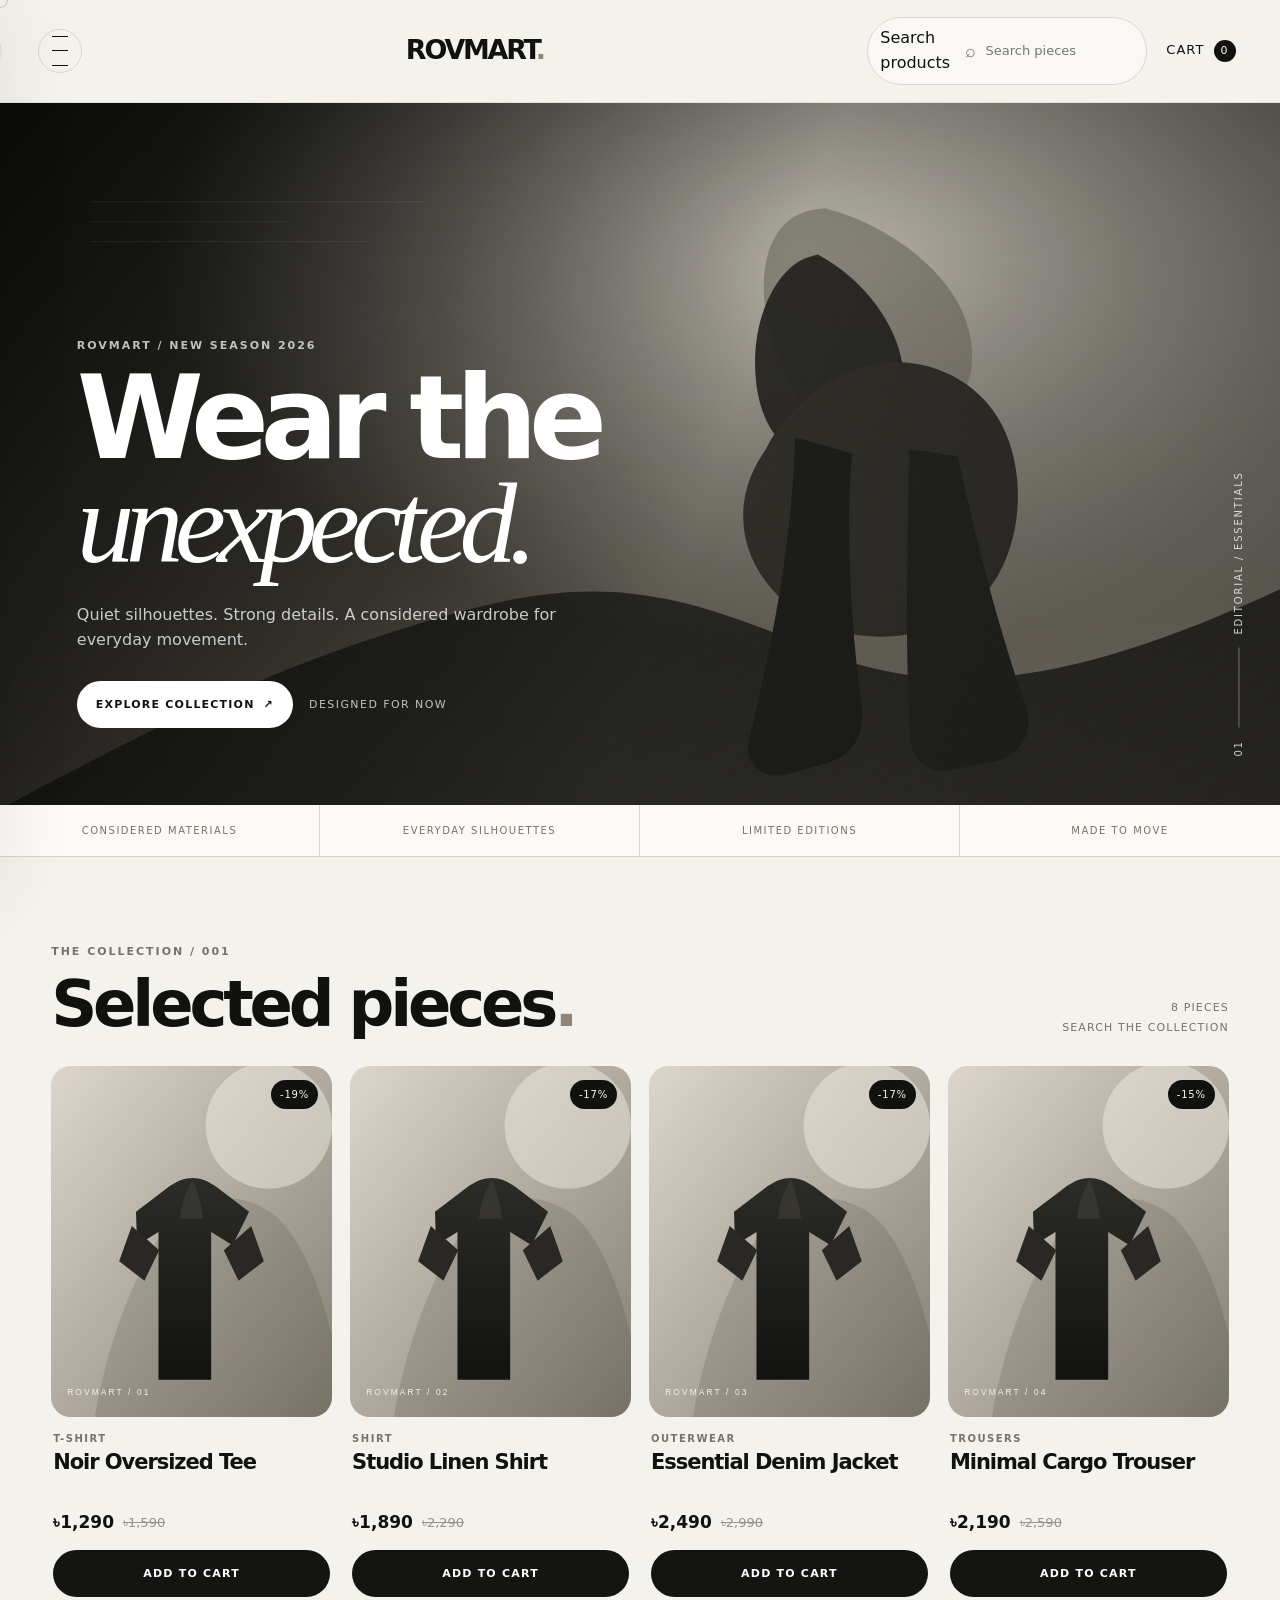
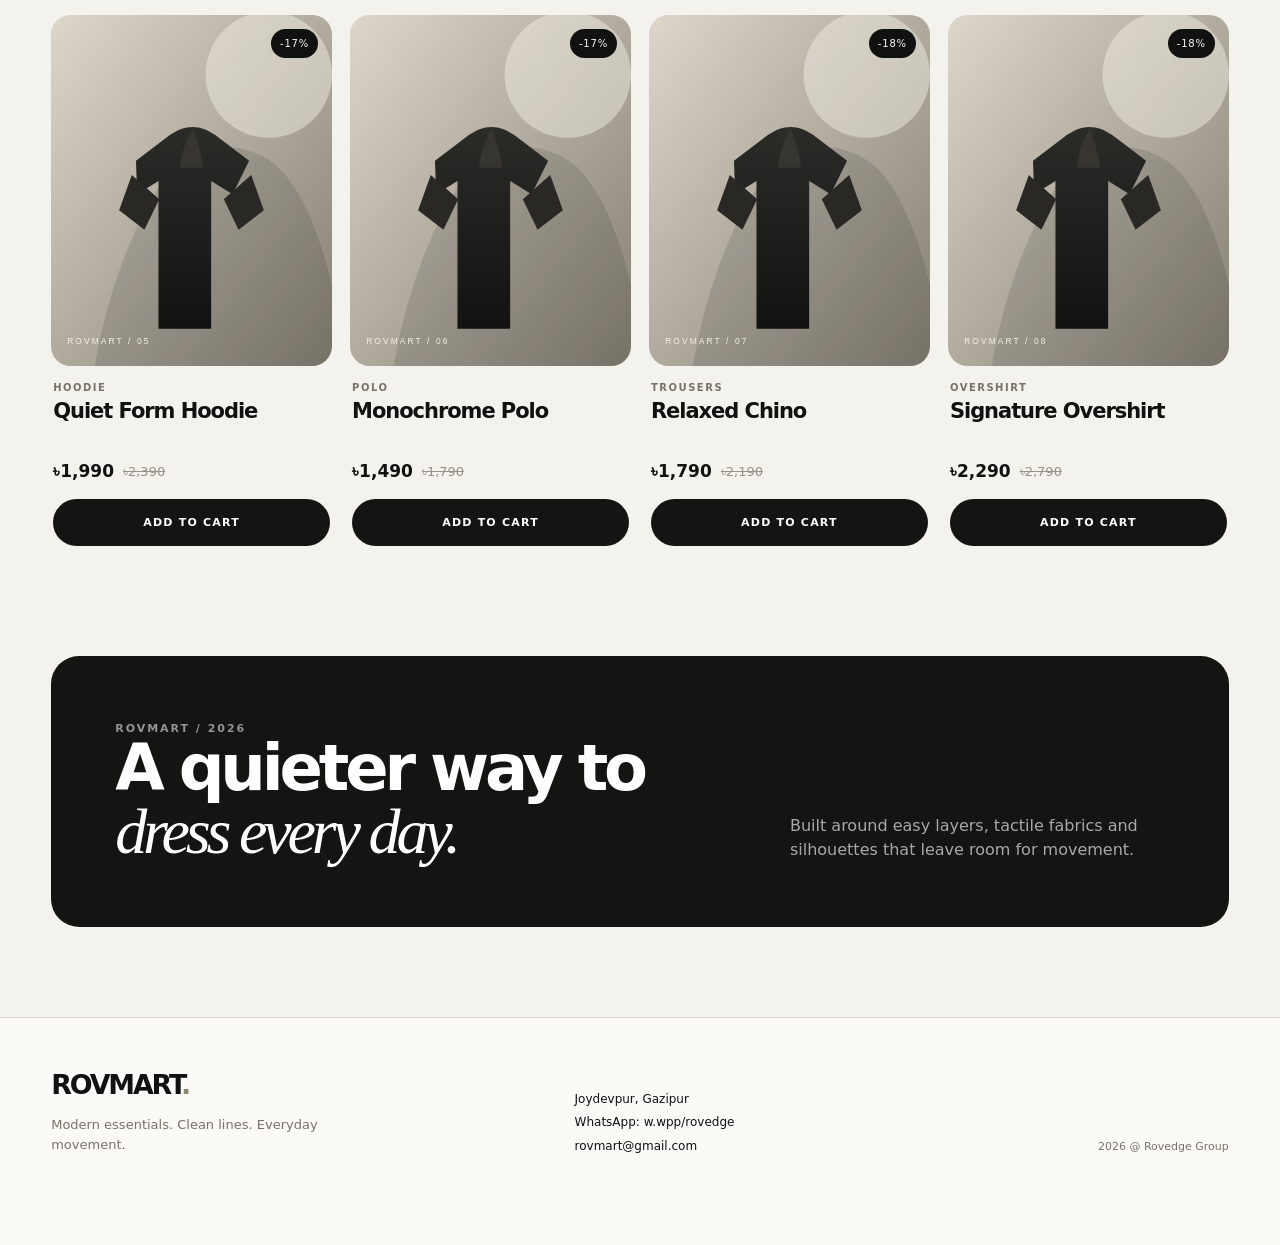
==== commit 12fe7de4: "Add versioning to stylesheet and script links Updated links to stylesheets and scripts with versioni" ====
--- a/index.html
+++ b/index.html
@@ -8,7 +8,7 @@
   <meta name="apple-mobile-web-app-capable" content="yes">
   <link rel="manifest" href="manifest.webmanifest">
   <link rel="icon" href="assets/favicon.svg" type="image/svg+xml">
-  <link rel="stylesheet" href="style.css">
+  <link rel="stylesheet" href="style.css?v=20260927">
   <title>ROVMART — Fashion Store</title>
 </head>
 <body>
@@ -18,11 +18,12 @@
     </button>
     <a class="brand" href="index.html" aria-label="ROVMART home">ROVMART<span>.</span></a>
     <div class="header-actions">
-      <label class="search-box" for="productSearch">
+      <div class="search-box">
+        <label class="sr-only" for="productSearch">Search products</label>
         <span aria-hidden="true">⌕</span>
         <input id="productSearch" type="search" placeholder="Search pieces" autocomplete="off">
         <button id="clearSearchBtn" type="button" aria-label="Clear search">×</button>
-      </label>
+      </div>
       <button class="cart-link" id="cartLink" type="button" aria-label="Open cart">
         Cart <span id="headerCartCount">0</span>
       </button>
@@ -177,10 +178,10 @@
   <iframe name="orderSubmitFrame" id="orderSubmitFrame" title="Order submission" class="order-submit-frame" aria-hidden="true"></iframe>
   <div id="cursorDot" class="cursor-dot" aria-hidden="true"></div>
 
-  <script src="config.js"></script>
-  <script src="products.js"></script>
-  <script src="cart.js"></script>
-  <script src="order.js"></script>
-  <script src="app.js"></script>
+  <script src="config.js?v=20260927"></script>
+  <script src="products.js?v=20260927"></script>
+  <script src="cart.js?v=20260927"></script>
+  <script src="order.js?v=20260927"></script>
+  <script src="app.js?v=20260927"></script>
 </body>
 </html>
